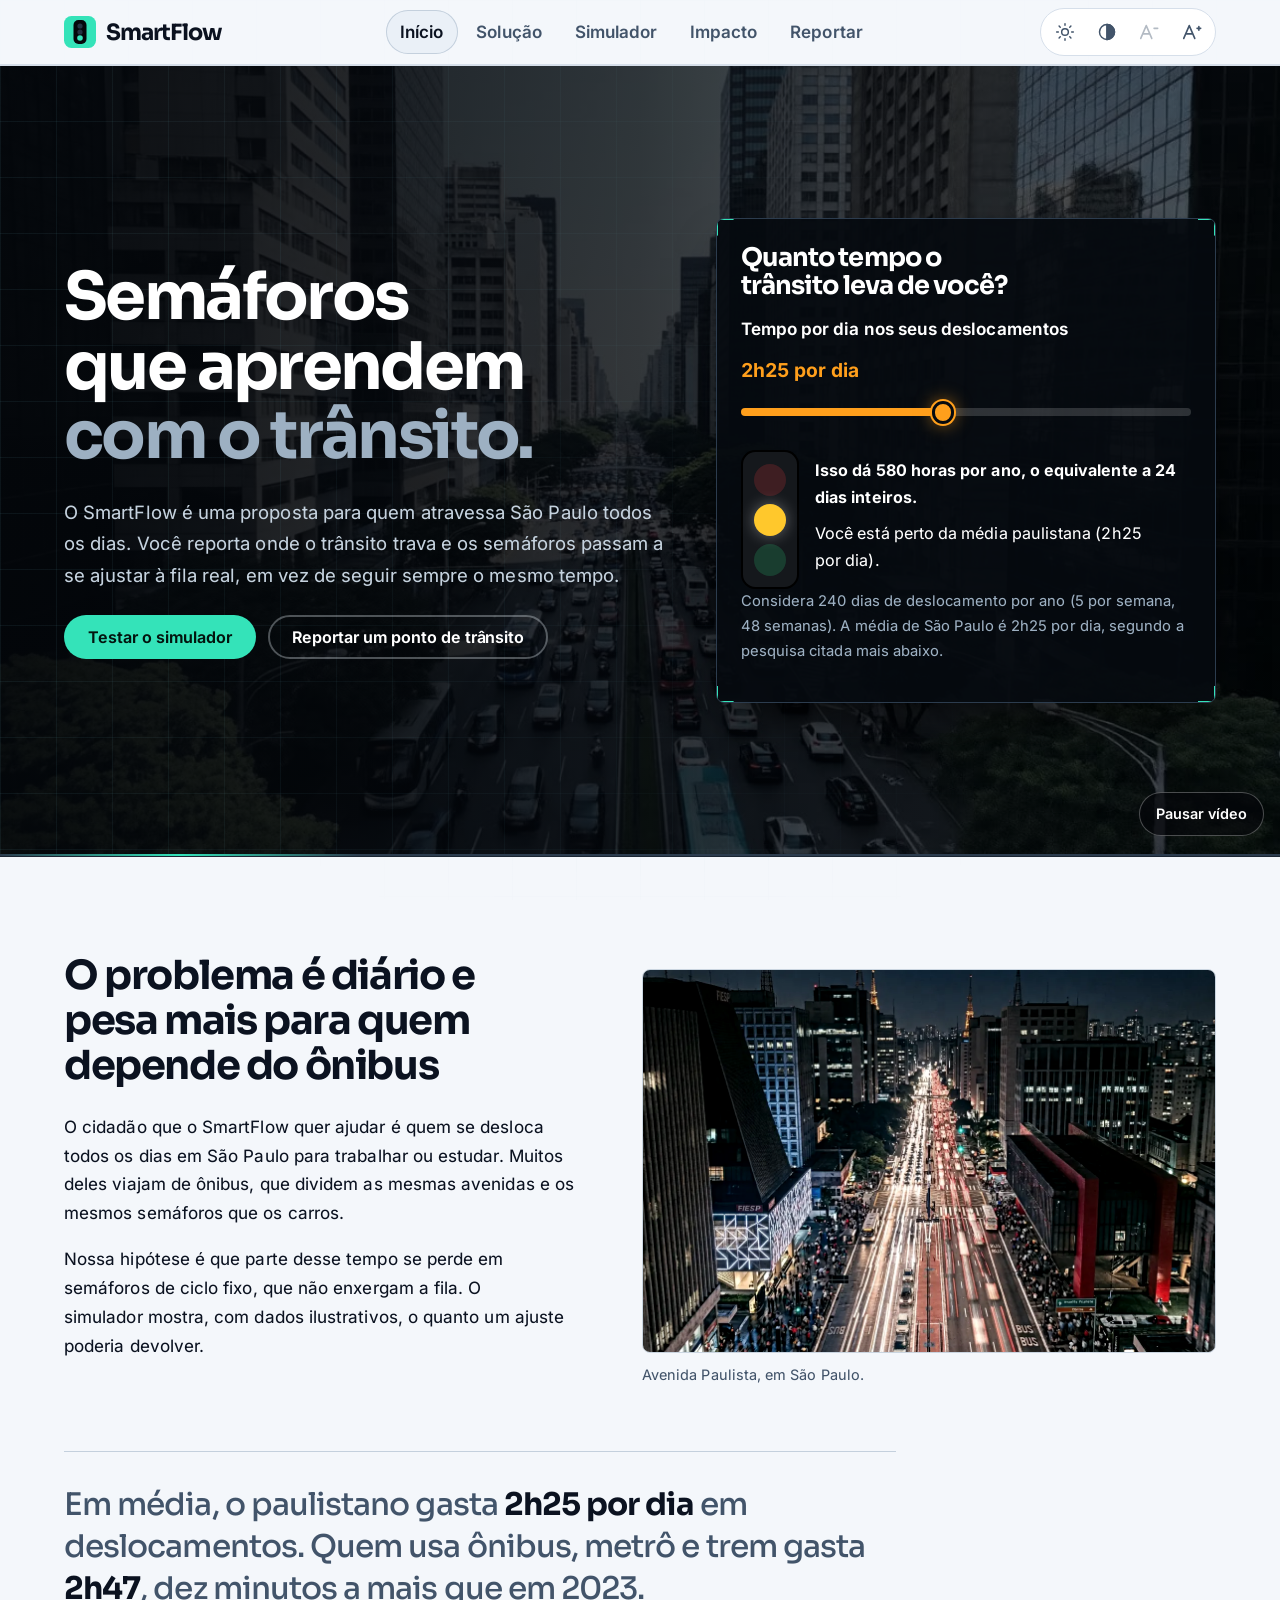
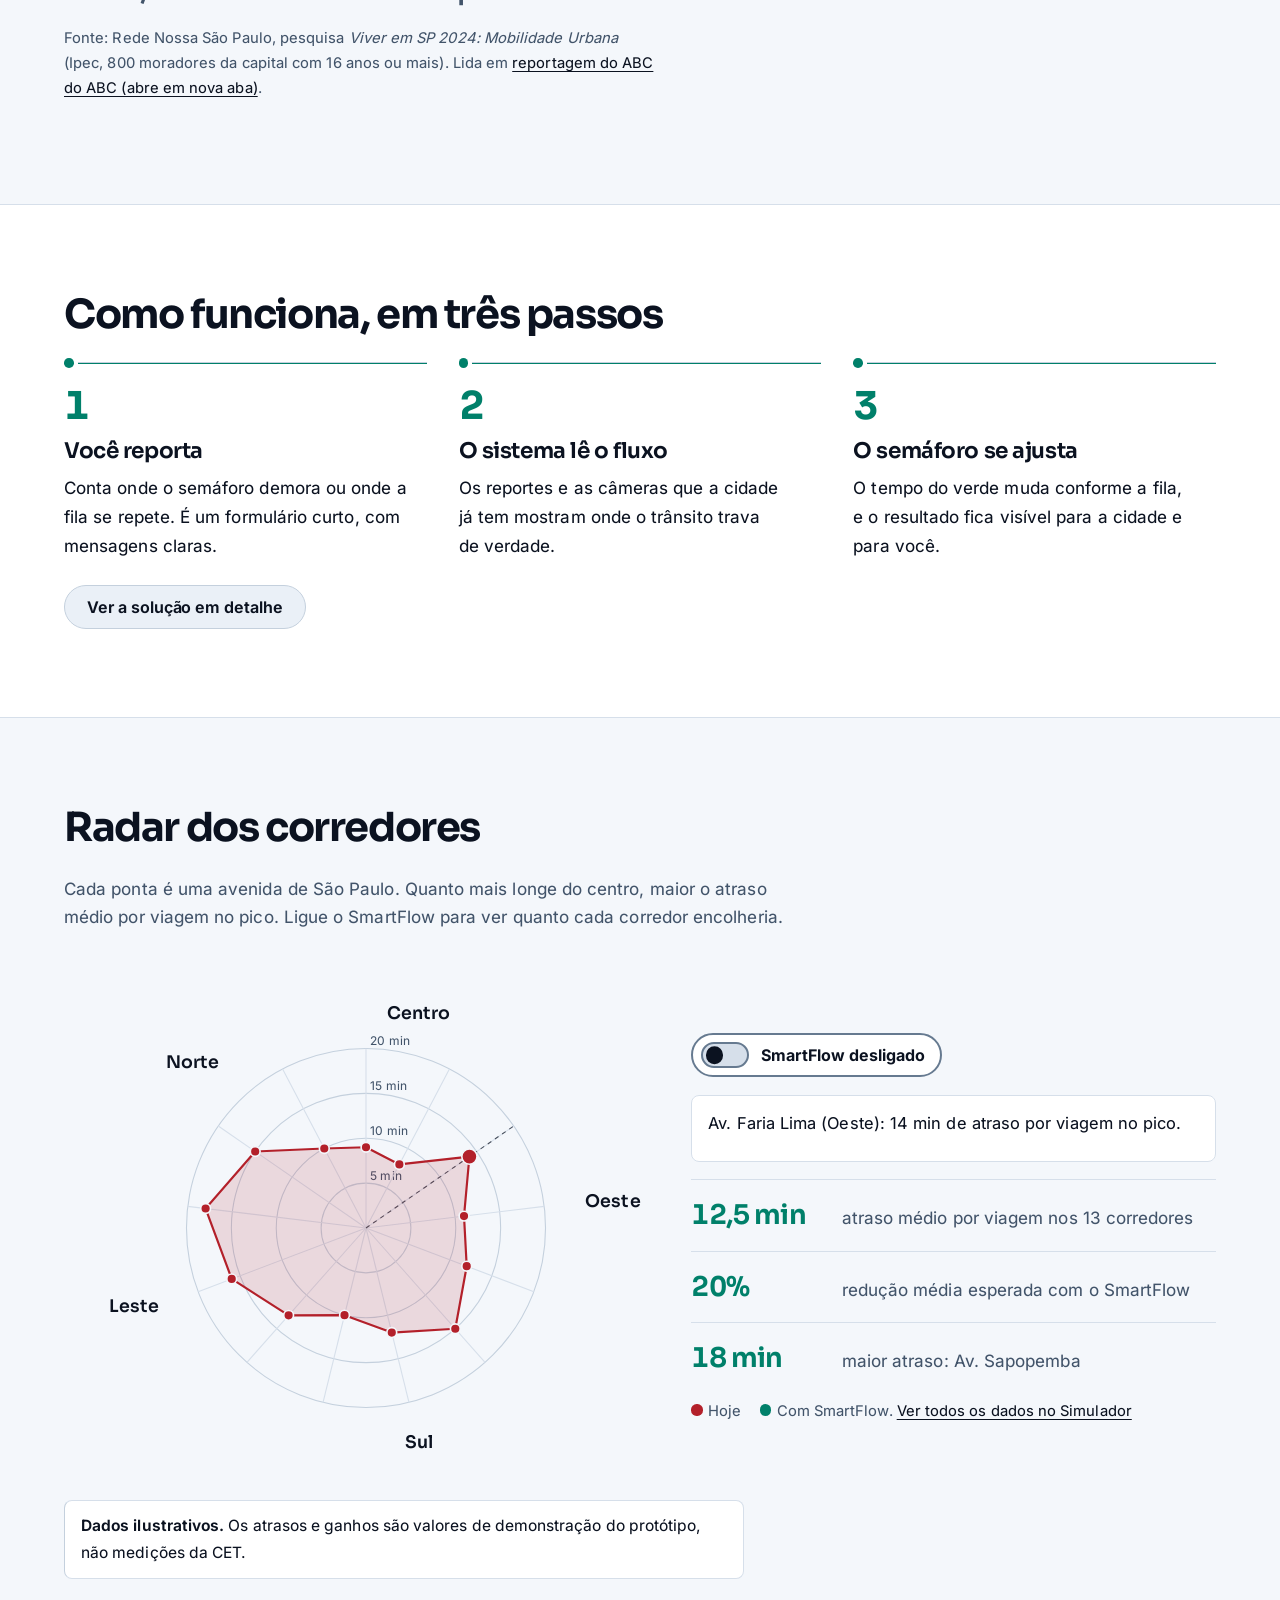
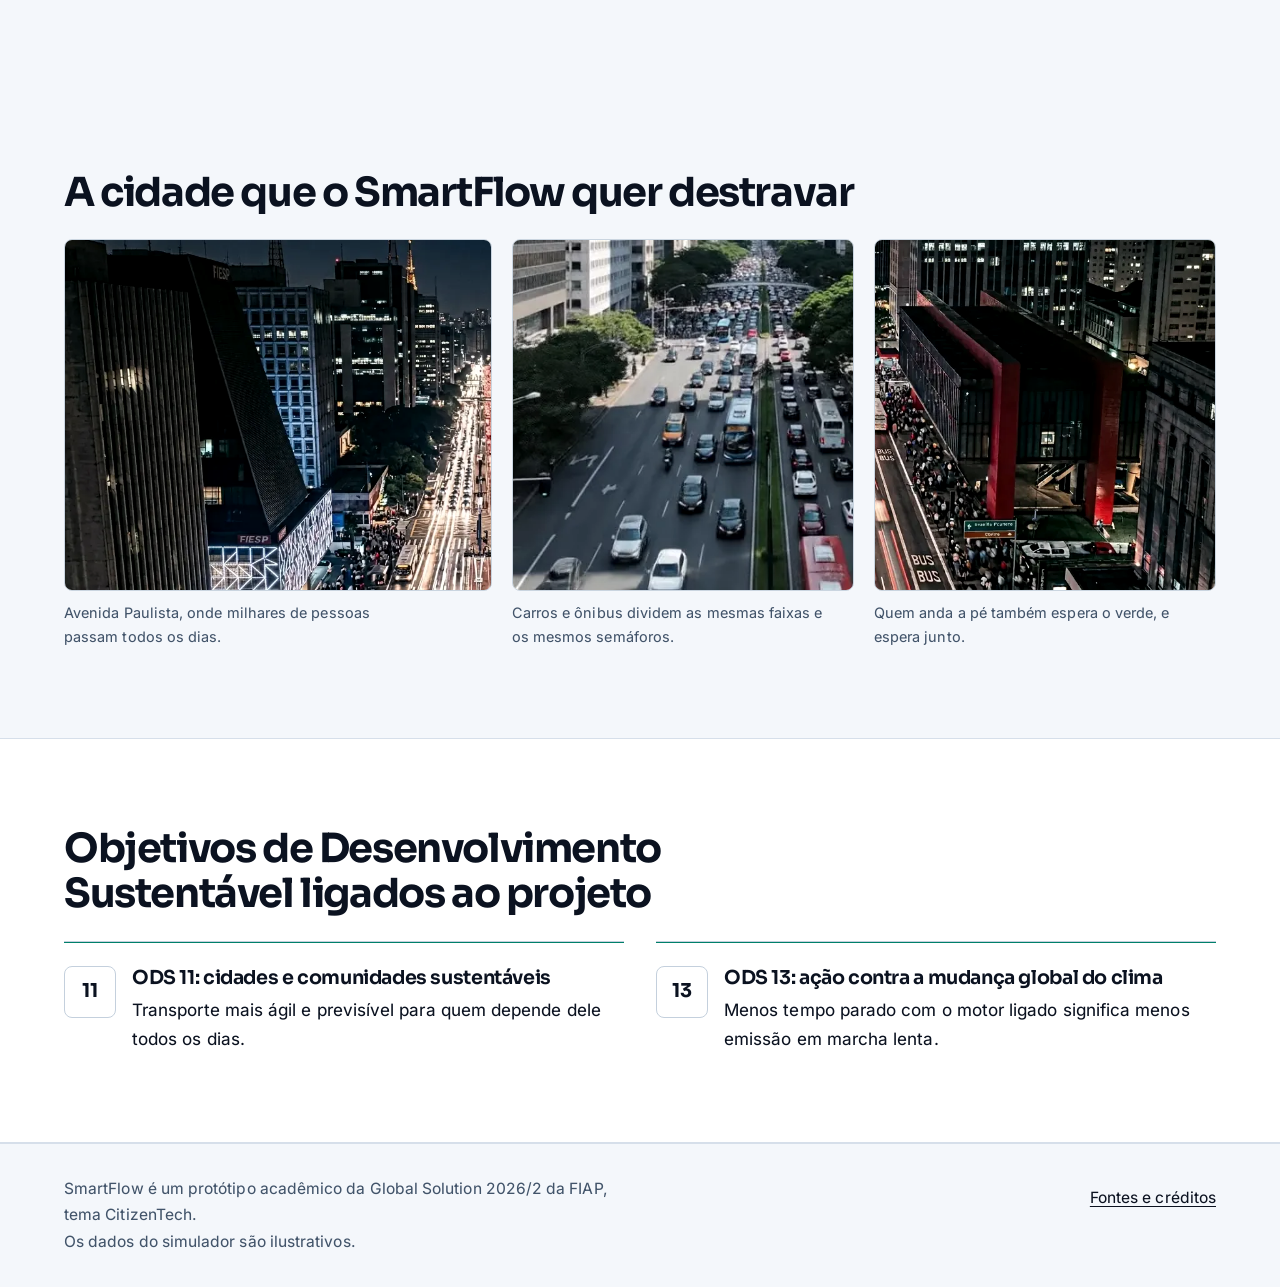
==== index.html @ 417e4fbc "SmartFlow CitizenTech: protótipo da Global Solution 2026/2 Co-Authored-By: Claude Sonnet 5.5 <norepl" ====
<!DOCTYPE html>
<html lang="pt-BR">
<head>
  <meta charset="UTF-8">
  <meta name="viewport" content="width=device-width, initial-scale=1">
  <title>SmartFlow: semáforos que aprendem com o trânsito</title>
  <meta name="description" content="Proposta CitizenTech para reduzir o tempo que o paulistano perde no trânsito, com semáforos que se adaptam ao fluxo real.">
  <link rel="icon" type="image/svg+xml" href="img/favicon.svg">
  <link rel="icon" type="image/x-icon" sizes="any" href="img/favicon.ico">
  <link rel="apple-touch-icon" href="img/apple-touch-icon.png">
  <meta name="theme-color" content="#05070B">
  <script src="js/tema.js"></script>
  <link rel="stylesheet" href="css/fontes.css">
  <link rel="stylesheet" href="css/base.css">
  <link rel="stylesheet" href="css/home.css">
  <link rel="stylesheet" href="css/cidade.css">
  <script src="js/comum.js" defer></script>
  <script src="js/movimento.js" defer></script>
  <script src="js/dados.js" defer></script>
  <script src="js/home.js" defer></script>
  <script src="js/radar.js" defer></script>
</head>
<body>
  <div class="progresso" aria-hidden="true"></div>
  <a class="pular" href="#conteudo">Pular para o conteúdo</a>

  <header class="topo">
    <div class="container topo-interno">
      <a class="marca" href="index.html">
        <img src="img/logo-smartflow.svg" alt="" width="32" height="32">
        <span>SmartFlow</span>
      </a>
      <button type="button" class="menu-toggle" aria-expanded="false" aria-controls="menu-principal">Menu</button>
      <nav aria-label="Principal">
        <ul class="menu-lista" id="menu-principal">
        <li><a href="index.html" aria-current="page">Início</a></li>
        <li><a href="pages/solucao.html">Solução</a></li>
        <li><a href="pages/simulador.html">Simulador</a></li>
        <li><a href="pages/impacto.html">Impacto</a></li>
        <li><a href="pages/reportar.html">Reportar</a></li>
        </ul>
      </nav>
      <div class="preferencias" role="group" aria-label="Aparência e leitura">
        <button type="button" class="controle controle-tema" id="btn-tema" role="switch" aria-checked="false" aria-label="Tema claro" title="Alternar entre tema escuro e claro">
          <svg class="ic ic-sol" viewBox="0 0 24 24" width="20" height="20" fill="none" stroke="currentColor" stroke-width="1.75" stroke-linecap="round" stroke-linejoin="round" aria-hidden="true" focusable="false"><circle cx="12" cy="12" r="4"/><path d="M12 2v2M12 20v2M4.9 4.9l1.4 1.4M17.7 17.7l1.4 1.4M2 12h2M20 12h2M4.9 19.1l1.4-1.4M17.7 6.3l1.4-1.4"/></svg>
          <svg class="ic ic-lua" viewBox="0 0 24 24" width="20" height="20" fill="none" stroke="currentColor" stroke-width="1.75" stroke-linecap="round" stroke-linejoin="round" aria-hidden="true" focusable="false"><path d="M20.5 14.2A8.5 8.5 0 0 1 9.8 3.5a8.5 8.5 0 1 0 10.7 10.7z"/></svg>
        </button>
        <button type="button" class="controle" id="btn-contraste" aria-pressed="false" aria-label="Alto contraste" title="Alto contraste">
          <svg class="ic" viewBox="0 0 24 24" width="20" height="20" fill="none" stroke="currentColor" stroke-width="1.75" stroke-linecap="round" stroke-linejoin="round" aria-hidden="true" focusable="false"><circle cx="12" cy="12" r="9"/><path d="M12 3v18" /><path d="M12 3a9 9 0 0 1 0 18z" fill="currentColor"/></svg>
        </button>
        <button type="button" class="controle controle-a" id="btn-fonte-menos" aria-label="Diminuir texto" title="Diminuir texto"><svg class="ic" viewBox="0 0 24 24" width="22" height="22" fill="none" stroke="currentColor" stroke-width="1.75" stroke-linecap="round" stroke-linejoin="round" aria-hidden="true" focusable="false"><path d="M3 19 9 5l6 14M5.2 14h7.6"/><path d="M17.5 8h4"/></svg></button>
        <button type="button" class="controle controle-a" id="btn-fonte-mais" aria-label="Aumentar texto" title="Aumentar texto"><svg class="ic" viewBox="0 0 24 24" width="22" height="22" fill="none" stroke="currentColor" stroke-width="1.75" stroke-linecap="round" stroke-linejoin="round" aria-hidden="true" focusable="false"><path d="M3 19 9 5l6 14M5.2 14h7.6"/><path d="M17.5 8h4M19.5 6v4"/></svg></button>
      </div>
    </div>
  </header>

  <main id="conteudo" tabindex="-1">

    <section class="heroi" aria-labelledby="titulo-heroi">
      <video class="heroi-video" id="heroi-video" autoplay muted loop playsinline poster="img/fotos/hero-poster.jpg" aria-hidden="true" tabindex="-1">
        <source src="img/fotos/avenida-aerea.mp4" type="video/mp4">
      </video>
      <div class="heroi-veu" aria-hidden="true"></div>
      <div class="container heroi-grade">
        <div class="heroi-texto">
          <h1 id="titulo-heroi">Semáforos que aprendem <span class="cor">com o trânsito.</span></h1>
          <p>O SmartFlow é uma proposta para quem atravessa São Paulo todos os dias. Você reporta onde o trânsito trava e os semáforos passam a se ajustar à fila real, em vez de seguir sempre o mesmo tempo.</p>
          <div class="grupo-botoes">
            <a class="botao botao-faixa" href="pages/simulador.html">Testar o simulador</a>
            <a class="botao botao-contorno" href="pages/reportar.html">Reportar um ponto de trânsito</a>
          </div>
        </div>
      
        <section class="calculadora" aria-labelledby="titulo-calc">
          <h2 id="titulo-calc">Quanto tempo o trânsito leva de você?</h2>
          <div class="calc-rotulo">
            <label for="minutos">Tempo por dia nos seus deslocamentos</label>
            <output class="calc-valor" id="minutos-valor" for="minutos">2h25 por dia</output>
          </div>
          <input type="range" id="minutos" min="20" max="300" step="5" value="145" aria-describedby="calc-nota">
          <div class="calc-resultado" aria-live="polite">
            <div class="semaforo" id="semaforo" data-estado="amarelo" aria-hidden="true">
              <span class="lampada lampada-vermelha"></span>
              <span class="lampada lampada-amarela"></span>
              <span class="lampada lampada-verde"></span>
            </div>
            <div class="calc-texto">
              <p class="calc-destaque" id="calc-frase"></p>
              <p id="calc-comparacao"></p>
            </div>
          </div>
          <p class="nota" id="calc-nota">Considera 240 dias de deslocamento por ano (5 por semana, 48 semanas). A média de São Paulo é 2h25 por dia, segundo a pesquisa citada mais abaixo.</p>
        </section>
      </div>
      <button type="button" class="btn-video" id="btn-video" aria-pressed="false">Pausar vídeo</button>
    </section>

    <section class="secao" aria-labelledby="t-problema">
      <div class="container grade-2 problema">
        <div>
          <h2 id="t-problema">O problema é diário e pesa mais para quem depende do ônibus</h2>
          <p>O cidadão que o SmartFlow quer ajudar é quem se desloca todos os dias em São Paulo para trabalhar ou estudar. Muitos deles viajam de ônibus, que dividem as mesmas avenidas e os mesmos semáforos que os carros.</p>
          <p>Nossa hipótese é que parte desse tempo se perde em semáforos de ciclo fixo, que não enxergam a fila. O simulador mostra, com dados ilustrativos, o quanto um ajuste poderia devolver.</p>
        </div>
        <figure class="foto-secao foto-alta">
          <img src="img/fotos/paulista-noite.webp" alt="Avenida Paulista à noite, vista do alto: faixas de carros e ônibus com rastros de luz e pedestres nas calçadas." width="1408" height="768">
          <figcaption>Avenida Paulista, em São Paulo.</figcaption>
        </figure>
      </div>
      <div class="container">
        <aside class="dado-frase" aria-label="Dado de referência">
          <p class="dado-destaque">Em média, o paulistano gasta <strong>2h25 por dia</strong> em deslocamentos. Quem usa ônibus, metrô e trem gasta <strong>2h47</strong>, dez minutos a mais que em 2023.</p>
          <p class="fonte">Fonte: Rede Nossa São Paulo, pesquisa <em>Viver em SP 2024: Mobilidade Urbana</em> (Ipec, 800 moradores da capital com 16 anos ou mais). Lida em <a href="https://abcdoabc.com.br/tempo-gasto-no-transporte-publico-na-cidade-de-sp-sobe-10-minutos-em-um-ano/" target="_blank" rel="noopener noreferrer">reportagem do ABC do ABC (abre em nova aba)</a>.</p>
        </aside>
      </div>
    </section>

    <section class="secao secao-clara" aria-labelledby="t-como">
      <div class="container">
        <h2 id="t-como" class="secao-titulo">Como funciona, em três passos</h2>
        <ol class="passos">
          <li>
            <h3>Você reporta</h3>
            <p>Conta onde o semáforo demora ou onde a fila se repete. É um formulário curto, com mensagens claras.</p>
          </li>
          <li>
            <h3>O sistema lê o fluxo</h3>
            <p>Os reportes e as câmeras que a cidade já tem mostram onde o trânsito trava de verdade.</p>
          </li>
          <li>
            <h3>O semáforo se ajusta</h3>
            <p>O tempo do verde muda conforme a fila, e o resultado fica visível para a cidade e para você.</p>
          </li>
        </ol>
        <div class="grupo-botoes">
          <a class="botao botao-escuro" href="pages/solucao.html">Ver a solução em detalhe</a>
        </div>
      </div>
    </section>

    <section class="secao secao-radar" aria-labelledby="t-radar">
      <div class="container">
        <h2 id="t-radar" class="secao-titulo">Radar dos corredores</h2>
        <p class="radar-intro">Cada ponta é uma avenida de São Paulo. Quanto mais longe do centro, maior o atraso médio por viagem no pico. Ligue o SmartFlow para ver quanto cada corredor encolheria.</p>
        <div class="radar-grade">
          <div class="radar-caixa" id="radar-caixa" tabindex="0" role="group" aria-label="Radar dos corredores. Use as setas do teclado para percorrer as avenidas.">
            <svg id="radar-svg" viewBox="0 0 500 500" role="img" aria-label="Radar dos corredores de São Paulo."></svg>
          </div>
          <div class="radar-lateral">
            <button type="button" class="chave" id="radar-chave" role="switch" aria-checked="false">
              <span class="chave-trilho" aria-hidden="true"><span class="chave-bola"></span></span>
              <span id="radar-chave-texto">SmartFlow desligado</span>
            </button>
            <p class="radar-info" id="radar-info" aria-live="polite"></p>
            <ul class="radar-resumo">
              <li><strong id="radar-media">0 min</strong><span>atraso médio por viagem nos 13 corredores</span></li>
              <li><strong id="radar-ganho">0%</strong><span>redução média esperada com o SmartFlow</span></li>
              <li><strong id="radar-maior">0 min</strong><span>maior atraso: <span id="radar-maior-nome"></span></span></li>
            </ul>
            <p class="radar-nota"><span class="radar-leg radar-leg-sem" aria-hidden="true"></span>Hoje <span class="radar-leg radar-leg-com" aria-hidden="true"></span>Com SmartFlow. <a href="pages/simulador.html">Ver todos os dados no Simulador</a></p>
          </div>
        </div>
        <p class="aviso-dados"><strong>Dados ilustrativos.</strong> Os atrasos e ganhos são valores de demonstração do protótipo, não medições da CET.</p>
      </div>
    </section>

    <section class="secao" aria-labelledby="t-cidade">
      <div class="container">
        <h2 id="t-cidade" class="secao-titulo">A cidade que o SmartFlow quer destravar</h2>
        <ul class="galeria">
          <li><figure><img src="img/fotos/foto-fiesp.webp" alt="Prédios da Avenida Paulista à noite, com fachada iluminada." width="760" height="560" loading="lazy"><figcaption>Avenida Paulista, onde milhares de pessoas passam todos os dias.</figcaption></figure></li>
          <li><figure><img src="img/fotos/foto-onibus.webp" alt="Vista aérea de uma avenida de São Paulo com um ônibus no meio dos carros." width="720" height="390" loading="lazy"><figcaption>Carros e ônibus dividem as mesmas faixas e os mesmos semáforos.</figcaption></figure></li>
          <li><figure><img src="img/fotos/foto-pedestres.webp" alt="Pedestres na calçada da Avenida Paulista, ao lado do prédio vermelho do MASP." width="648" height="538" loading="lazy"><figcaption>Quem anda a pé também espera o verde, e espera junto.</figcaption></figure></li>
        </ul>
      </div>
    </section>

    <section class="secao secao-clara" aria-labelledby="t-ods">
      <div class="container">
        <h2 id="t-ods" class="secao-titulo">Objetivos de Desenvolvimento Sustentável ligados ao projeto</h2>
        <ul class="lista-ods">
          <li>
            <span class="selo-ods" aria-hidden="true">11</span>
            <div>
              <h3>ODS 11: cidades e comunidades sustentáveis</h3>
              <p>Transporte mais ágil e previsível para quem depende dele todos os dias.</p>
            </div>
          </li>
          <li>
            <span class="selo-ods" aria-hidden="true">13</span>
            <div>
              <h3>ODS 13: ação contra a mudança global do clima</h3>
              <p>Menos tempo parado com o motor ligado significa menos emissão em marcha lenta.</p>
            </div>
          </li>
        </ul>
      </div>
    </section>

  </main>

  <footer class="rodape">
    <div class="container rodape-interno">
      <p>SmartFlow é um protótipo acadêmico da Global Solution 2026/2 da FIAP, tema CitizenTech.<br>Os dados do simulador são ilustrativos.</p>
      <ul class="rodape-links">
        <li><a href="pages/impacto.html#fontes">Fontes e créditos</a></li>
      </ul>
    </div>
  </footer>
</body>
</html>
---- css/fontes.css ----
/* Fontes embutidas no projeto (licença SIL OFL, veja os arquivos LICENSE em /fonts). Funcionam offline. */
@font-face { font-family: "Inter"; font-style: normal; font-display: swap; font-weight: 100 900; src: url("../fonts/inter-latin-ext-wght-normal.woff2") format("woff2"); unicode-range: U+0100-02BA,U+02BD-02C5,U+02C7-02CC,U+02CE-02D7,U+02DD-02FF,U+0304,U+0308,U+0329,U+1D00-1DBF,U+1E00-1E9F,U+1EF2-1EFF,U+2020,U+20A0-20AB,U+20AD-20C0,U+2113,U+2C60-2C7F,U+A720-A7FF; }
@font-face { font-family: "Inter"; font-style: normal; font-display: swap; font-weight: 100 900; src: url("../fonts/inter-latin-wght-normal.woff2") format("woff2"); unicode-range: U+0000-00FF,U+0131,U+0152-0153,U+02BB-02BC,U+02C6,U+02DA,U+02DC,U+0304,U+0308,U+0329,U+2000-206F,U+20AC,U+2122,U+2191,U+2193,U+2212,U+2215,U+FEFF,U+FFFD; }
@font-face { font-family: "Sora"; font-style: normal; font-display: swap; font-weight: 100 800; src: url("../fonts/sora-latin-ext-wght-normal.woff2") format("woff2"); unicode-range: U+0100-02BA,U+02BD-02C5,U+02C7-02CC,U+02CE-02D7,U+02DD-02FF,U+0304,U+0308,U+0329,U+1D00-1DBF,U+1E00-1E9F,U+1EF2-1EFF,U+2020,U+20A0-20AB,U+20AD-20C0,U+2113,U+2C60-2C7F,U+A720-A7FF; }
@font-face { font-family: "Sora"; font-style: normal; font-display: swap; font-weight: 100 800; src: url("../fonts/sora-latin-wght-normal.woff2") format("woff2"); unicode-range: U+0000-00FF,U+0131,U+0152-0153,U+02BB-02BC,U+02C6,U+02DA,U+02DC,U+0304,U+0308,U+0329,U+2000-206F,U+20AC,U+2122,U+2191,U+2193,U+2212,U+2215,U+FEFF,U+FFFD; }
---- css/base.css ----
/* ==========================================================================
   SmartFlow - estilos base (cores, tipografia, cabeçalho, rodapé, botões, formulários)
   Paleta inspirada na sinalização viária de São Paulo: asfalto, faixa amarela e concreto.
   ========================================================================== */

:root {
  --fundo: #ECEDEF;
  --superficie: #FFFFFF;
  --texto: #15181C;
  --texto-2: #444B53;
  --escuro: #1F2328;
  --sobre-escuro: #FFFFFF;
  --sobre-escuro-2: #D5D9DE;
  --faixa: #FFC82C;
  --sobre-faixa: #15181C;
  --borda: #6F767E;
  --borda-suave: #C4C8CD;
  --link: #0A4A9E;
  --pare: #B3202A;
  --livre: #14764A;
  --foco: #0B57D0;

  --fonte-titulo: "Bahnschrift", "DIN Condensed", "Roboto Condensed", "Arial Narrow", "Helvetica Neue", Arial, sans-serif;
  --fonte-texto: system-ui, -apple-system, "Segoe UI", Roboto, "Helvetica Neue", Arial, sans-serif;
  --raio: 0.375rem;
  --largura: 72rem;
}

/* Modo de alto contraste (botão na barra superior) */
html[data-contraste="alto"] {
  --fundo: #000000;
  --superficie: #000000;
  --texto: #FFFFFF;
  --texto-2: #F0F0F0;
  --escuro: #000000;
  --sobre-escuro: #FFFFFF;
  --sobre-escuro-2: #FFFFFF;
  --faixa: #FFD400;
  --borda: #FFFFFF;
  --borda-suave: #FFFFFF;
  --link: #FFD400;
  --pare: #FF9C9C;
  --livre: #7CFFB2;
  --foco: #8DBBFF;
}

*, *::before, *::after { box-sizing: border-box; }

html { font-size: 100%; -webkit-text-size-adjust: 100%; }
html[data-fonte="1"] { font-size: 112.5%; }
html[data-fonte="2"] { font-size: 125%; }
html[data-fonte="3"] { font-size: 150%; }

body {
  margin: 0;
  background: var(--fundo);
  color: var(--texto);
  font-family: var(--fonte-texto);
  font-size: 1.0625rem;
  line-height: 1.6;
}

h1, h2, h3 {
  font-family: var(--fonte-titulo);
  font-stretch: condensed;
  font-weight: 700;
  line-height: 1.1;
  margin: 0 0 0.6em;
}
h1 { font-size: clamp(2.3rem, 5.5vw, 3.75rem); }
h2 { font-size: clamp(1.7rem, 3.5vw, 2.4rem); }
h3 { font-size: 1.35rem; }

p { margin: 0 0 1em; max-width: 68ch; }
ul, ol { margin: 0 0 1em; padding-left: 1.25rem; max-width: 68ch; }

a { color: var(--link); text-underline-offset: 0.2em; text-decoration-thickness: 0.1em; }
a:hover { text-decoration-thickness: 0.2em; }

img, svg { max-width: 100%; height: auto; }

:focus-visible { outline: 3px solid var(--foco); outline-offset: 3px; }
.ferramentas :focus-visible,
.topo :focus-visible,
.heroi :focus-visible,
.rodape :focus-visible { outline-color: var(--faixa); }

.container { width: min(100% - 2rem, var(--largura)); margin-inline: auto; }

.so-leitor {
  position: absolute;
  width: 1px; height: 1px;
  margin: -1px; padding: 0;
  overflow: hidden;
  clip: rect(0 0 0 0);
  white-space: nowrap;
  border: 0;
}

.pular {
  position: absolute;
  left: 1rem; top: -4rem;
  z-index: 100;
  background: var(--faixa);
  color: var(--sobre-faixa);
  padding: 0.75rem 1rem;
  font-weight: 700;
  border-radius: var(--raio);
}
.pular:focus { top: 0.5rem; }

/* --- Barra de preferências de leitura --- */
.ferramentas { background: #000; color: #fff; font-size: 0.9rem; }
.ferramentas-interno { display: flex; justify-content: flex-end; align-items: center; gap: 0.5rem; flex-wrap: wrap; }
.ferramenta {
  min-height: 2.75rem; min-width: 2.75rem;
  padding: 0.25rem 0.75rem;
  background: transparent; color: #fff;
  border: 1px solid #8A9099; border-radius: var(--raio);
  font: inherit; font-weight: 600; cursor: pointer;
}
.ferramenta:hover { background: #2B3037; }
.ferramenta[aria-pressed="true"] { background: var(--faixa); color: var(--sobre-faixa); border-color: var(--faixa); }

/* --- Cabeçalho e navegação --- */
.topo { background: var(--escuro); color: var(--sobre-escuro); border-bottom: 4px solid var(--faixa); }
.topo-interno { display: flex; align-items: center; justify-content: space-between; gap: 1rem; flex-wrap: wrap; min-height: 4rem; }

.marca {
  display: inline-flex; align-items: center; gap: 0.6rem;
  color: var(--sobre-escuro);
  font-family: var(--fonte-titulo); font-stretch: condensed;
  font-size: 1.6rem; font-weight: 700;
  text-decoration: none;
  min-height: 2.75rem;
}

.menu-toggle {
  display: none;
  min-height: 2.75rem; padding: 0.4rem 1rem;
  background: transparent; color: var(--sobre-escuro);
  border: 2px solid var(--sobre-escuro); border-radius: var(--raio);
  font: inherit; font-weight: 700; cursor: pointer;
}

.menu-lista { list-style: none; margin: 0; padding: 0; max-width: none; display: flex; flex-wrap: wrap; gap: 0.25rem; }
.menu-lista a {
  display: flex; align-items: center;
  min-height: 2.75rem; padding: 0.4rem 0.9rem;
  color: var(--sobre-escuro); text-decoration: none; font-weight: 600;
}
.menu-lista a:hover { background: #2B3037; }
html[data-contraste="alto"] .menu-lista a:hover { background: #333; }
.menu-lista a[aria-current="page"] { box-shadow: inset 0 -4px 0 var(--faixa); }

@media (max-width: 47.99rem) {
  .js .menu-toggle { display: inline-flex; align-items: center; }
  .js .menu-lista { display: none; flex-direction: column; width: 100%; padding-bottom: 0.75rem; }
  .js .menu-lista.aberto { display: flex; }
}

/* --- Conteúdo --- */
main:focus { outline: none; }
.secao { padding: clamp(2.5rem, 6vw, 4.5rem) 0; }
.secao-clara { background: var(--superficie); border-block: 1px solid var(--borda-suave); }
.secao-titulo { margin-bottom: 1.5rem; }
.cabecalho-pagina { background: var(--escuro); color: var(--sobre-escuro); padding: clamp(2rem, 5vw, 3.5rem) 0; border-bottom: 4px solid var(--faixa); }
.cabecalho-pagina p { color: var(--sobre-escuro-2); font-size: 1.15rem; margin-bottom: 0; }
.cabecalho-pagina h1 { margin-bottom: 0.4em; }

.nota { color: var(--texto-2); font-size: 0.95rem; }
.aviso-dados {
  border-left: 0.35rem solid var(--faixa);
  background: var(--superficie);
  padding: 0.75rem 1rem;
  font-size: 0.97rem;
  max-width: 68ch;
}

.grade-2 { display: grid; gap: 2rem; }
@media (min-width: 52rem) { .grade-2 { grid-template-columns: 1fr 1fr; align-items: start; } }

/* --- Botões --- */
.botao {
  display: inline-flex; align-items: center; justify-content: center;
  min-height: 2.75rem; padding: 0.6rem 1.25rem;
  border: 2px solid transparent; border-radius: var(--raio);
  font: 700 1rem var(--fonte-texto);
  text-decoration: none; cursor: pointer;
}
.botao-faixa { background: var(--faixa); color: var(--sobre-faixa); }
.botao-faixa:hover { background: #FFD96A; }
html[data-contraste="alto"] .botao-faixa:hover { background: #FFFFFF; }
.botao-escuro { background: var(--escuro); color: var(--sobre-escuro); border-color: var(--escuro); }
.botao-escuro:hover { background: #3A4048; }
html[data-contraste="alto"] .botao-escuro { border-color: #FFFFFF; }
.botao-contorno { background: transparent; color: inherit; border-color: currentColor; }
.botao-contorno:hover { background: rgba(255, 255, 255, 0.12); }
.botao[disabled] { opacity: 0.6; cursor: not-allowed; }
.grupo-botoes { display: flex; flex-wrap: wrap; gap: 0.75rem; margin-top: 1.5rem; }

/* --- Formulários --- */
.campo { margin-bottom: 1.25rem; }
label, legend { display: block; font-weight: 700; margin-bottom: 0.35rem; padding: 0; }
input[type="text"], input[type="email"], input[type="number"], select, textarea {
  width: 100%; min-height: 2.75rem;
  padding: 0.55rem 0.75rem;
  background: var(--superficie); color: var(--texto);
  border: 2px solid var(--borda); border-radius: var(--raio);
  font: inherit;
}
textarea { min-height: 8rem; resize: vertical; }
input[aria-invalid="true"], select[aria-invalid="true"], textarea[aria-invalid="true"] { border-color: var(--pare); border-width: 3px; }
fieldset { border: 0; margin: 0 0 1.25rem; padding: 0; min-width: 0; }
.opcao { display: flex; align-items: flex-start; gap: 0.6rem; min-height: 2.75rem; padding: 0.3rem 0; font-weight: 400; margin: 0; }
.opcao input { width: 1.4rem; height: 1.4rem; margin-top: 0.2rem; flex: none; accent-color: var(--escuro); }
.erro { color: var(--pare); font-weight: 700; margin: 0.35rem 0 0; }
.erro:empty { display: none; }
.dica { color: var(--texto-2); font-size: 0.95rem; margin: 0.35rem 0 0; }

/* --- Rodapé --- */
.rodape { background: var(--escuro); color: var(--sobre-escuro-2); padding: 2rem 0; border-top: 4px solid var(--faixa); font-size: 0.97rem; }
.rodape-interno { display: flex; flex-wrap: wrap; gap: 1rem 2rem; justify-content: space-between; align-items: flex-start; }
.rodape p { margin: 0; }
.rodape a { color: var(--sobre-escuro); }
.rodape-links { list-style: none; padding: 0; margin: 0; display: flex; flex-wrap: wrap; gap: 0.25rem 1.25rem; }
.rodape-links a { display: inline-flex; align-items: center; min-height: 2.75rem; }

/* --- Medidores (meter) usados no Simulador e no Impacto --- */
meter { width: 100%; min-width: 4rem; height: 0.9rem; border-radius: 0.2rem; }
meter::-webkit-meter-bar { background: var(--borda-suave); border: 0; border-radius: 0.2rem; height: 0.9rem; }
meter::-webkit-meter-optimum-value,
meter::-webkit-meter-suboptimum-value,
meter::-webkit-meter-even-less-good-value { background: var(--escuro); border-radius: 0.2rem; }
meter::-moz-meter-bar { background: var(--escuro); }
meter.medida-verde::-webkit-meter-optimum-value,
meter.medida-verde::-webkit-meter-suboptimum-value,
meter.medida-verde::-webkit-meter-even-less-good-value { background: var(--livre); }
meter.medida-verde::-moz-meter-bar { background: var(--livre); }
html[data-contraste="alto"] meter::-webkit-meter-optimum-value,
html[data-contraste="alto"] meter::-webkit-meter-suboptimum-value,
html[data-contraste="alto"] meter::-webkit-meter-even-less-good-value { background: #FFFFFF; }
html[data-contraste="alto"] meter::-moz-meter-bar { background: #FFFFFF; }
html[data-contraste="alto"] meter.medida-verde::-webkit-meter-optimum-value,
html[data-contraste="alto"] meter.medida-verde::-webkit-meter-suboptimum-value,
html[data-contraste="alto"] meter.medida-verde::-webkit-meter-even-less-good-value { background: #7CFFB2; }
html[data-contraste="alto"] meter.medida-verde::-moz-meter-bar { background: #7CFFB2; }


@media (prefers-reduced-motion: reduce) {
  *, *::before, *::after { transition: none !important; animation: none !important; scroll-behavior: auto !important; }
}

/* Celulares estreitos: as três preferências cabem em uma linha */
@media (max-width: 30rem) {
  .ferramentas-interno { justify-content: center; flex-wrap: nowrap; gap: 0.25rem; }
  .ferramenta { padding: 0.25rem 0.4rem; font-size: 0.82rem; }
}
---- css/home.css ----
/* Página inicial: apresentação, calculadora de tempo e blocos de conteúdo */

.heroi {
  position: relative;
  background: var(--escuro);
  color: var(--sobre-escuro);
  padding: clamp(2.5rem, 7vw, 5rem) 0 clamp(3.5rem, 8vw, 6rem);
}
/* Faixa central da via: linha tracejada no pé da apresentação */
.heroi::after {
  content: "";
  position: absolute; left: 0; right: 0; bottom: 1.25rem;
  border-top: 0.3rem dashed var(--faixa);
}
.heroi-grade { display: grid; gap: 2.5rem; align-items: center; }
@media (min-width: 60rem) { .heroi-grade { grid-template-columns: 1.15fr 0.85fr; } }
.heroi p { color: var(--sobre-escuro-2); font-size: 1.15rem; }

/* Calculadora com semáforo */
.calculadora {
  background: var(--superficie); color: var(--texto);
  border: 1px solid var(--borda-suave); border-radius: var(--raio);
  padding: 1.5rem;
}
.calculadora h2 { font-size: 1.6rem; }
.calc-rotulo { display: flex; flex-wrap: wrap; justify-content: space-between; gap: 0.25rem 1rem; align-items: baseline; }
.calc-valor { font-weight: 700; font-size: 1.2rem; white-space: nowrap; }
.calculadora input[type="range"] { width: 100%; min-height: 2.75rem; accent-color: var(--escuro); margin: 0.25rem 0 1rem; }
.calc-resultado { display: flex; gap: 1rem; align-items: center; }
.calc-texto p { margin: 0 0 0.5rem; }
.calc-destaque { font-weight: 700; font-size: 1.1rem; }

.semaforo {
  flex: none;
  display: flex; flex-direction: column; gap: 0.5rem;
  background: #15181C; padding: 0.7rem;
  border-radius: 0.9rem; border: 2px solid #000;
}
html[data-contraste="alto"] .semaforo { border-color: #FFFFFF; }
.lampada { width: 2rem; height: 2rem; border-radius: 50%; opacity: 0.2; transition: opacity 0.25s; }
.lampada-vermelha { background: #E5383B; }
.lampada-amarela { background: #FFC82C; }
.lampada-verde { background: #2BD47D; }
.semaforo[data-estado="vermelho"] .lampada-vermelha,
.semaforo[data-estado="amarelo"] .lampada-amarela,
.semaforo[data-estado="verde"] .lampada-verde { opacity: 1; box-shadow: 0 0 0.9rem rgba(255, 255, 255, 0.35); }

/* Dado de referência */
.dado { background: var(--superficie); border: 1px solid var(--borda-suave); border-left: 0.5rem solid var(--faixa); padding: 1.25rem 1.5rem; }
.dado-linha { display: flex; align-items: baseline; gap: 0.75rem; flex-wrap: wrap; margin-bottom: 0.5rem; }
.dado-numero { font-family: var(--fonte-titulo); font-stretch: condensed; font-weight: 700; font-size: 2.6rem; line-height: 1; }
.dado p { margin-bottom: 0.5rem; }
.fonte { font-size: 0.92rem; color: var(--texto-2); }

/* Passos */
.passos { list-style: none; padding: 0; margin: 0; display: grid; gap: 1rem; counter-reset: passo; max-width: none; }
@media (min-width: 52rem) { .passos { grid-template-columns: repeat(3, 1fr); } }
.passos li { counter-increment: passo; background: var(--superficie); border: 1px solid var(--borda-suave); padding: 1.25rem; }
.passos li::before {
  content: counter(passo);
  display: inline-flex; align-items: center; justify-content: center;
  width: 2.25rem; height: 2.25rem; margin-bottom: 0.75rem;
  background: var(--escuro); color: var(--sobre-escuro);
  border-radius: 50%; font-weight: 700;
}
html[data-contraste="alto"] .passos li::before { border: 2px solid #FFFFFF; }
.passos h3 { margin-bottom: 0.4em; }
.passos p { margin: 0; }

/* ODS */
.lista-ods { list-style: none; padding: 0; margin: 0; display: grid; gap: 1rem; max-width: none; }
@media (min-width: 52rem) { .lista-ods { grid-template-columns: 1fr 1fr; } }
.lista-ods li { display: flex; gap: 1rem; background: var(--superficie); border: 1px solid var(--borda-suave); padding: 1.25rem; }
.selo-ods {
  flex: none; width: 4rem; height: 4rem;
  display: flex; align-items: center; justify-content: center;
  background: var(--escuro); color: var(--sobre-escuro);
  font-family: var(--fonte-titulo); font-stretch: condensed; font-weight: 700; font-size: 1.6rem;
  border-bottom: 0.35rem solid var(--faixa);
}
.lista-ods h3 { margin-bottom: 0.3em; }
.lista-ods p { margin: 0; }

/* A calculadora fica dentro da área escura: garante texto escuro sobre o cartão claro */
.heroi .calculadora p { color: var(--texto); font-size: 1rem; }
.heroi .calculadora .nota { color: var(--texto-2); font-size: 0.92rem; }
---- css/cidade.css ----
/* ==========================================================================
   SmartFlow - tema "central de controle": preto azulado, uma cor de sinal, grade fina,
   fotos reais de São Paulo e uma linha de sinal que corre pela página.
   Carregado por último em todas as páginas. O alto contraste (base.css) continua valendo,
   porque as variáveis dele têm prioridade sobre as daqui.
   ========================================================================== */

:root {
  --fundo: #05070B;
  --superficie: #0A0E14;
  --elevada: #101722;
  --texto: #EAF1F7;
  --texto-2: #9DB0C2;
  --escuro: #000000;
  --sobre-escuro: #EAF1F7;
  --sobre-escuro-2: #C5D2DE;
  --faixa: #34E3B9;
  --sobre-faixa: #03150F;
  --borda: #6E8196;
  --borda-suave: #1B2633;
  --linha-forte: #2C3C4E;
  --link: #EAF1F7;
  --pare: #FF8A8A;
  --livre: #34E3B9;
  --foco: #8CF0D6;
  --raio: 0.5rem;
  --fonte-titulo: "Sora", "Inter", system-ui, -apple-system, "Segoe UI", Arial, sans-serif;
  --fonte-texto: "Inter", system-ui, -apple-system, "Segoe UI", Roboto, Arial, sans-serif;
}

html { color-scheme: dark; scrollbar-color: var(--linha-forte) var(--fundo); }
body { background: var(--fundo); font-family: var(--fonte-texto); font-size: 1.0625rem; font-weight: 430; line-height: 1.7; letter-spacing: 0.004em; font-feature-settings: "cv11", "ss03"; -webkit-font-smoothing: antialiased; }

/* Grade fina de fundo, bem discreta, some nas bordas da tela */
body::before {
  content: ""; position: fixed; inset: 0; z-index: -1; pointer-events: none;
  background-image: linear-gradient(rgba(140, 180, 220, 0.045) 1px, transparent 1px), linear-gradient(90deg, rgba(140, 180, 220, 0.045) 1px, transparent 1px);
  background-size: 4rem 4rem;
  -webkit-mask-image: radial-gradient(ellipse at 50% 20%, #000 20%, transparent 78%);
  mask-image: radial-gradient(ellipse at 50% 20%, #000 20%, transparent 78%);
}
html[data-contraste="alto"] body::before { display: none; }

h1, h2, h3, .marca, .dado-numero { font-family: var(--fonte-titulo); font-stretch: normal; }
h1 { font-weight: 700; font-size: clamp(2.3rem, 5.4vw, 4.1rem); letter-spacing: -0.04em; line-height: 1.06; }
h2 { font-weight: 700; font-size: clamp(1.7rem, 3.3vw, 2.5rem); letter-spacing: -0.035em; line-height: 1.12; }
h3 { font-weight: 650; font-size: 1.2rem; letter-spacing: -0.02em; line-height: 1.3; }
p, li { text-wrap: pretty; }
h1, h2, h3 { text-wrap: balance; }
p { max-width: 66ch; }
strong, th, label { font-weight: 650; }
table, .dado-numero, .calc-valor { font-variant-numeric: tabular-nums; }
.cor { color: var(--texto-2); }

/* Detalhes do navegador, tematizados */
::selection { background: var(--faixa); color: var(--sobre-faixa); }
input, textarea, select { caret-color: var(--faixa); }
a { text-decoration-thickness: 1px; text-underline-offset: 0.22em; }
a:hover { text-decoration-thickness: 2px; }
.opcao input, .chave, input[type="radio"], input[type="checkbox"], .calculadora input[type="range"] { accent-color: var(--faixa); }

/* Cabeçalho */
.topo { background: color-mix(in srgb, var(--fundo) 92%, transparent); border-bottom: 1px solid var(--borda-suave); position: sticky; top: 0; z-index: 50; }
.marca { color: var(--texto); letter-spacing: -0.04em; font-weight: 700; font-size: 1.4rem; }
.menu-lista a { color: var(--texto-2); border-radius: var(--raio); font-weight: 600; }
.menu-lista a:hover { background: var(--elevada); color: var(--texto); }
.menu-lista a[aria-current="page"] { background: transparent; color: var(--texto); box-shadow: inset 0 -2px 0 var(--faixa); border-radius: 0; }
.menu-toggle { color: var(--texto); }

/* Apresentação com vídeo */
.heroi {
  position: relative; overflow: hidden; isolation: isolate;
  background: #000; color: #fff;
  min-height: min(88vh, 52rem); display: flex; align-items: center;
  padding: clamp(3rem, 8vw, 6rem) 0 clamp(4rem, 8vw, 6rem);
  border-bottom: 1px solid var(--borda-suave);
}
.heroi-video { position: absolute; inset: 0; width: 100%; height: 100%; object-fit: cover; z-index: -3; filter: saturate(0.7) contrast(1.05); }
.heroi-veu { position: absolute; inset: 0; z-index: -2; background: linear-gradient(to right, rgba(3, 6, 10, 0.95) 0%, rgba(3, 6, 10, 0.8) 50%, rgba(3, 6, 10, 0.5) 100%); }
.heroi-veu::before, .cabecalho-pagina::before {
  content: ""; position: absolute; inset: 0; pointer-events: none;
  background-image: linear-gradient(rgba(140, 220, 240, 0.07) 1px, transparent 1px), linear-gradient(90deg, rgba(140, 220, 240, 0.07) 1px, transparent 1px);
  background-size: 3.5rem 3.5rem;
  -webkit-mask-image: linear-gradient(to right, #000, transparent 85%);
  mask-image: linear-gradient(to right, #000, transparent 85%);
}
html[data-contraste="alto"] .heroi-video, html[data-contraste="alto"] .heroi-veu::before, html[data-contraste="alto"] .cabecalho-pagina::before { display: none; }
html[data-contraste="alto"] .heroi-veu { background: #000; }
.heroi-grade { width: min(100% - 2rem, var(--largura)); gap: 2.5rem; align-items: center; }
@media (min-width: 60rem) { .heroi-grade { grid-template-columns: 1.1fr 0.9fr; } }
.heroi h1 { max-width: 13ch; margin-bottom: 0.4em; }
.heroi p { color: var(--sobre-escuro-2); }
.heroi :focus-visible { outline-color: var(--faixa); }

/* Calculadora como painel de instrumentos: cantos marcados, números tabulares */
.heroi .calculadora {
  position: relative; background: rgba(6, 10, 16, 0.92);
  border: 1px solid var(--linha-forte); border-radius: var(--raio);
  box-shadow: 0 1.5rem 3rem -1rem rgba(0, 0, 0, 0.8);
  max-width: none; margin: 0; color: #fff;
}
.heroi .calculadora::before {
  content: ""; position: absolute; inset: -1px; pointer-events: none;
  --c: var(--faixa); --t: 1.1rem;
  background:
    linear-gradient(var(--c), var(--c)) top left / var(--t) 2px no-repeat,
    linear-gradient(var(--c), var(--c)) top left / 2px var(--t) no-repeat,
    linear-gradient(var(--c), var(--c)) top right / var(--t) 2px no-repeat,
    linear-gradient(var(--c), var(--c)) top right / 2px var(--t) no-repeat,
    linear-gradient(var(--c), var(--c)) bottom left / var(--t) 2px no-repeat,
    linear-gradient(var(--c), var(--c)) bottom left / 2px var(--t) no-repeat,
    linear-gradient(var(--c), var(--c)) bottom right / var(--t) 2px no-repeat,
    linear-gradient(var(--c), var(--c)) bottom right / 2px var(--t) no-repeat;
}
.heroi .calculadora p { color: #fff; }
.heroi .calculadora .nota { color: var(--texto-2); }
html[data-contraste="alto"] .heroi .calculadora { background: #000; border-color: var(--borda-suave); }
.btn-video {
  position: absolute; right: 1rem; bottom: 1.25rem;
  min-height: 2.75rem; padding: 0.4rem 1rem;
  background: rgba(0, 0, 0, 0.75); color: #fff; border: 1px solid var(--borda); border-radius: var(--raio);
  font: inherit; font-size: 0.9rem; font-weight: 600; cursor: pointer;
}
.btn-video:hover { background: #fff; color: #000; }
html[data-contraste="alto"] .btn-video { display: none; }

/* Botões */
.botao { border-radius: var(--raio); font-family: var(--fonte-texto); font-weight: 650; letter-spacing: -0.005em; }
.botao-escuro { background: var(--elevada); color: var(--texto); border: 1px solid var(--linha-forte); }
.botao-escuro:hover { background: #17212F; }
.botao-contorno { color: var(--texto); }
.botao-faixa:hover { background: color-mix(in srgb, var(--faixa) 82%, white); }

/* Cabeçalho das páginas internas: foto de fundo */
.cabecalho-pagina {
  position: relative; overflow: hidden; background: #000 center / cover no-repeat; color: #fff;
  padding: clamp(3rem, 8vw, 5.5rem) 0; border-bottom: 1px solid var(--borda-suave);
}
.cabecalho-pagina > .container { position: relative; z-index: 1; }
.cabecalho-pagina p { color: var(--sobre-escuro-2); font-size: 1.15rem; max-width: 52ch; }
.cab-solucao { background-image: linear-gradient(to right, rgba(3,6,10,0.95), rgba(3,6,10,0.6)), url("../img/fotos/camera-faria-lima.webp"); }
.cab-simulador { background-image: linear-gradient(to right, rgba(3,6,10,0.95), rgba(3,6,10,0.55)), url("../img/fotos/avenida-dia.jpg"); }
.cab-impacto { background-image: linear-gradient(to right, rgba(3,6,10,0.95), rgba(3,6,10,0.55)), url("../img/fotos/paulista-noite.webp"); }
.cab-reportar { background-image: linear-gradient(to right, rgba(3,6,10,0.95), rgba(3,6,10,0.55)), url("../img/fotos/hero-poster.jpg"); }
html[data-contraste="alto"] .cabecalho-pagina { background-image: none; border-bottom-color: var(--borda-suave); }

/* Linha de sinal no pé do topo: uma luz percorre a linha, como um pulso na via */
.heroi::after, .cabecalho-pagina::after {
  content: ""; display: block; position: absolute; left: 0; right: 0; bottom: 0; height: 2px; border: 0; z-index: 2;
  background: linear-gradient(90deg, transparent, var(--faixa), transparent) 0 0 / 28% 100% no-repeat, linear-gradient(var(--linha-forte), var(--linha-forte));
}
html[data-contraste="alto"] .heroi::after, html[data-contraste="alto"] .cabecalho-pagina::after { background: var(--faixa); }

/* Seções */
.secao { padding: clamp(3rem, 7vw, 5.5rem) 0; }
.secao-clara { background: var(--superficie); border-block: 1px solid var(--borda-suave); }
.fonte { color: var(--texto-2); }

/* Passos: uma linha com nós, como um trajeto */
.passos { gap: 2rem; counter-reset: passo; }
.passos li, .lista-ods li, .lista-cartoes li { position: relative; background: none; border: 0; border-top: 1px solid var(--linha-forte); border-radius: 0; box-shadow: none; padding: 1.5rem 0 0; }
.passos li::before { display: block; content: counter(passo); width: auto; height: auto; margin: 0 0 0.75rem; background: none; border: 0; border-radius: 0; color: var(--faixa); font-family: var(--fonte-titulo); font-weight: 700; font-size: 2.4rem; line-height: 1; letter-spacing: -0.05em; font-variant-numeric: tabular-nums; }
.passos li::after { content: ""; position: absolute; top: -0.3rem; left: 0; width: 0.6rem; height: 0.6rem; border-radius: 50%; background: var(--faixa); box-shadow: 0 0 0 0.25rem var(--fundo); }
.secao-clara .passos li::after { box-shadow: 0 0 0 0.25rem var(--superficie); }
html[data-contraste="alto"] .passos li::before { color: var(--faixa); }
html[data-contraste="alto"] .passos li::after { background: var(--faixa); }
.passos h3 { font-size: 1.35rem; }
.lista-ods { gap: 2rem; }
.selo-ods { background: none; color: var(--texto); border: 1px solid var(--linha-forte); border-radius: var(--raio); width: 3.25rem; height: 3.25rem; font-size: 1.2rem; font-family: var(--fonte-titulo); font-stretch: normal; }

/* Problema: texto ao lado da foto, e o dado como frase */
.problema { align-items: center; }
@media (min-width: 52rem) { .problema { grid-template-columns: 1fr 1.1fr; gap: 3.5rem; } }
.foto-alta img { max-height: none; aspect-ratio: 4 / 3; object-fit: cover; }
.dado-frase { margin-top: clamp(2.5rem, 6vw, 4rem); padding-top: 2rem; border-top: 1px solid var(--linha-forte); max-width: 52rem; }
.dado-destaque { margin: 0 0 1rem; max-width: 30em; font-family: var(--fonte-titulo); font-weight: 500; font-size: clamp(1.35rem, 2.6vw, 1.95rem); line-height: 1.35; letter-spacing: -0.03em; color: var(--texto-2); }
.dado-destaque strong { color: var(--texto); font-weight: 700; }
.dado, .aviso-dados { background: var(--superficie); border: 1px solid var(--borda-suave); border-radius: var(--raio); box-shadow: none; }
.aviso-dados { padding: 0.75rem 1rem; font-size: 0.97rem; max-width: 68ch; }
.dado-numero { font-weight: 700; font-size: 3.2rem; color: var(--texto); letter-spacing: -0.05em; }
html[data-contraste="alto"] .dado-numero { color: #fff; }

/* Fotos: levemente dessaturadas e com contraste, para combinar com a paleta fria */
.foto-secao { margin: 1.5rem 0 0; }
.foto-secao img, .galeria img, .diagrama img { display: block; width: 100%; height: auto; border-radius: var(--raio); border: 1px solid var(--linha-forte); filter: saturate(0.82) contrast(1.06); }
html[data-contraste="alto"] .foto-secao img, html[data-contraste="alto"] .galeria img { filter: none; border-color: var(--borda-suave); }
.foto-secao figcaption, .galeria figcaption { margin-top: 0.6rem; font-size: 0.9rem; color: var(--texto-2); }
.foto-secao img { max-height: 24rem; object-fit: cover; }
.foto-camera { margin: 0 0 1.5rem; }
.galeria { list-style: none; margin: 0; padding: 0; max-width: none; display: grid; gap: 1.25rem; }
@media (min-width: 52rem) { .galeria { grid-template-columns: 1.25fr 1fr 1fr; } .galeria-2 { grid-template-columns: 1fr 1fr; } }
.galeria figure { margin: 0; }
.galeria img { height: 22rem; object-fit: cover; }
.galeria-2 img { height: 19rem; }
.galeria figcaption { max-width: 36ch; }

.faixa-foto { position: relative; overflow: hidden; min-height: clamp(15rem, 34vw, 25rem); display: flex; align-items: flex-end; border-block: 1px solid var(--linha-forte); }
.faixa-foto img { position: absolute; inset: 0; width: 100%; height: 100%; object-fit: cover; filter: saturate(0.8) contrast(1.05); }
.faixa-foto::after { content: ""; position: absolute; inset: 0; background: linear-gradient(to top, rgba(3,6,10,0.9), rgba(3,6,10,0.05) 65%); }
.faixa-foto p { position: relative; z-index: 1; margin: 0; padding: 2rem max(1rem, calc((100% - var(--largura)) / 2)); max-width: none; font-family: var(--fonte-titulo); font-weight: 700; font-size: clamp(1.4rem, 3vw, 2.1rem); letter-spacing: -0.035em; line-height: 1.2; color: #fff; text-wrap: balance; }
html[data-contraste="alto"] .faixa-foto::after { background: rgba(0, 0, 0, 0.7); }
html[data-contraste="alto"] .faixa-foto img { filter: none; }

.lista-fontes { max-width: 72ch; }
.lista-fontes li { margin-bottom: 0.6rem; }

/* Medidores: "hoje" em cinza azulado, "com SmartFlow" na cor de sinal */
html:not([data-contraste="alto"]) meter::-webkit-meter-optimum-value,
html:not([data-contraste="alto"]) meter::-webkit-meter-suboptimum-value,
html:not([data-contraste="alto"]) meter::-webkit-meter-even-less-good-value { background: #5C7084; }
html:not([data-contraste="alto"]) meter::-moz-meter-bar { background: #5C7084; }
html:not([data-contraste="alto"]) meter.medida-verde::-webkit-meter-optimum-value,
html:not([data-contraste="alto"]) meter.medida-verde::-webkit-meter-suboptimum-value,
html:not([data-contraste="alto"]) meter.medida-verde::-webkit-meter-even-less-good-value { background: var(--livre); }
html:not([data-contraste="alto"]) meter.medida-verde::-moz-meter-bar { background: var(--livre); }
html:not([data-contraste="alto"]) .legenda-cor:not(.verde) { background: #5C7084; border-color: #5C7084; }

/* Tabelas, painéis e formulários */
.comparativo .etiqueta { background: var(--elevada); color: var(--texto); border: 1px solid var(--linha-forte); }
.tabela-simples thead th, .tabela-corredores thead th { background: var(--elevada); color: var(--texto); border-bottom: 2px solid var(--faixa); }
html[data-contraste="alto"] .tabela-simples thead th, html[data-contraste="alto"] .tabela-corredores thead th { border-bottom-color: var(--borda-suave); }
.painel, .resumo { border-color: var(--borda-suave); border-radius: var(--raio); }
.resumo { background: var(--elevada); }

/* Rodapé */
.rodape { background: var(--fundo); color: var(--texto-2); border-top: 1px solid var(--borda-suave); }
.rodape a { color: var(--texto); }

/* ==========================================================================
   Movimento (só para quem não pediu "reduzir movimento")
   ========================================================================== */
@media (prefers-reduced-motion: no-preference) {

  /* Entrada do topo da página inicial, em sequência, uma única vez */
  .heroi-texto > *, .heroi .calculadora { animation: subir 0.8s cubic-bezier(0.16, 1, 0.3, 1) both; }
  .heroi-texto > :nth-child(1) { animation-delay: 0.05s; }
  .heroi-texto > :nth-child(2) { animation-delay: 0.18s; }
  .heroi-texto > :nth-child(3) { animation-delay: 0.32s; }
  .heroi .calculadora { animation-delay: 0.3s; }
  @keyframes subir { from { opacity: 0; transform: translateY(1.25rem); } to { opacity: 1; transform: none; } }

  /* A luz que percorre a linha de sinal */
  .heroi::after, .cabecalho-pagina::after { animation: pulso 4.5s cubic-bezier(0.65, 0, 0.35, 1) infinite; }
  @keyframes pulso { from { background-position: 0 0, 0 0; } to { background-position: 100% 0, 0 0; } }

  /* Semáforo da calculadora: a luz acesa pulsa de leve */
  .semaforo[data-estado="vermelho"] .lampada-vermelha,
  .semaforo[data-estado="amarelo"] .lampada-amarela,
  .semaforo[data-estado="verde"] .lampada-verde { animation: brilho 2.2s ease-in-out infinite; }
  @keyframes brilho { 50% { box-shadow: 0 0 1.4rem rgba(255, 255, 255, 0.6); } }

  .botao, .menu-lista a { transition: background-color 0.2s ease, color 0.2s ease, border-color 0.2s ease; }

  /* Tabela do simulador: as linhas entram em sequência a cada filtro ou ordenação */
  .tabela-corredores tbody tr { animation: linha 0.4s ease both; }
  .tabela-corredores tbody tr:nth-child(2) { animation-delay: 0.03s; }
  .tabela-corredores tbody tr:nth-child(3) { animation-delay: 0.06s; }
  .tabela-corredores tbody tr:nth-child(4) { animation-delay: 0.09s; }
  .tabela-corredores tbody tr:nth-child(5) { animation-delay: 0.12s; }
  .tabela-corredores tbody tr:nth-child(6) { animation-delay: 0.15s; }
  .tabela-corredores tbody tr:nth-child(n+7) { animation-delay: 0.18s; }
  @keyframes linha { from { opacity: 0; transform: translateX(-0.75rem); } to { opacity: 1; transform: none; } }

  /* Barra de progresso de leitura (onde o navegador suporta) */
  @supports (animation-timeline: scroll()) {
    .progresso { position: fixed; left: 0; top: 0; right: 0; height: 0.2rem; background: var(--faixa); transform-origin: left; transform: scaleX(0); z-index: 100; animation: avancar linear both; animation-timeline: scroll(root); }
    @keyframes avancar { to { transform: scaleX(1); } }
  }
}

/* Sem faixa colorida grossa na lateral de caixas: o destaque vem do fundo e da linha fina */
.resumo, .aviso-dados, .dado { border-left: 1px solid var(--linha-forte); }
.resumo { border-top: 2px solid var(--faixa); }
html[data-contraste="alto"] .resumo { border-color: var(--borda-suave); }

/* ==========================================================================
   Mais movimento (só para quem não pediu "reduzir movimento")
   ========================================================================== */
@media (prefers-reduced-motion: no-preference) {

  /* Hero: o vídeo respira devagar, a grade desliza, o título se revela como uma varredura */
  .heroi-video { animation: aproximar 26s ease-in-out infinite alternate; }
  @keyframes aproximar { from { transform: scale(1); } to { transform: scale(1.09); } }
  .heroi-veu::before, .cabecalho-pagina::before { animation: grade 16s linear infinite; }
  @keyframes grade { to { background-position: 3.5rem 3.5rem, 3.5rem 3.5rem; } }
  .heroi h1 { animation: varredura 1.1s cubic-bezier(0.16, 1, 0.3, 1) 0.05s both; }
  @keyframes varredura { from { clip-path: inset(-0.15em 100% -0.3em 0); opacity: 0; transform: translateY(0.5rem); } to { clip-path: inset(-0.15em -1% -0.3em 0); opacity: 1; transform: none; } }
  .cabecalho-pagina h1 { animation: varredura 0.9s cubic-bezier(0.16, 1, 0.3, 1) both; }
  .cabecalho-pagina p { animation: subir 0.8s cubic-bezier(0.16, 1, 0.3, 1) 0.2s both; }

  /* Painel da calculadora: uma linha de varredura passa de cima a baixo e os cantos acendem */
  .heroi .calculadora { overflow: hidden; }
  .heroi .calculadora::after {
    content: ""; position: absolute; left: 0; right: 0; top: 0; height: 2px; pointer-events: none;
    background: linear-gradient(90deg, transparent, var(--faixa), transparent); opacity: 0;
    animation: escanear 7s ease-in-out 1.6s infinite;
  }
  @keyframes escanear { 0% { top: 0; opacity: 0; } 8% { opacity: 0.55; } 45% { top: 100%; opacity: 0.35; } 52%, 100% { top: 100%; opacity: 0; } }
  .heroi .calculadora::before { animation: cantos 7s ease-in-out infinite; }
  @keyframes cantos { 0%, 100% { opacity: 1; } 50% { opacity: 0.45; } }

  .botao:active { transform: scale(0.97); }
  .botao-faixa { transition: transform 0.15s ease, background-color 0.2s ease, box-shadow 0.25s ease; }
  .botao-faixa:hover { box-shadow: 0 0 1.5rem -0.25rem var(--faixa); }
  input, select, textarea { transition: border-color 0.2s ease, box-shadow 0.2s ease; }
  input:focus, select:focus, textarea:focus { box-shadow: 0 0 0 3px rgba(52, 227, 185, 0.25); }

  /* Fotos: ganham cor quando recebem o mouse */
  .galeria img, .foto-secao img { transition: filter 0.5s ease, border-color 0.5s ease; }
  .galeria li:hover img, .foto-secao:hover img { filter: saturate(1.05) contrast(1.06); border-color: var(--faixa); }

  /* Entrada ao rolar: cada tipo de bloco entra do seu jeito (a classe "mov" vem do movimento.js) */
  .mov .mov-titulo { opacity: 0; transform: translateY(1.1rem); filter: blur(6px); transition: opacity 0.7s ease, transform 0.9s cubic-bezier(0.16, 1, 0.3, 1), filter 0.7s ease; }
  .mov .mov-titulo.revelado { opacity: 1; transform: none; filter: none; }

  .mov .mov-foto { opacity: 0; transform: translateY(1.5rem) scale(1.04); filter: blur(10px) brightness(1.4); transition: opacity 0.6s ease, filter 1s ease, transform 1.2s cubic-bezier(0.16, 1, 0.3, 1); transition-delay: var(--atraso, 0s); }
  .mov .mov-foto.revelado { opacity: 1; transform: none; filter: none; }

  .mov .mov-bloco { opacity: 0; transform: translateY(1.5rem); transition: opacity 0.7s ease, transform 0.9s cubic-bezier(0.16, 1, 0.3, 1); }
  .mov .mov-bloco.revelado { opacity: 1; transform: none; }

  /* Passos e itens: a linha se desenha, o nó aparece e o texto sobe, em sequência */
  .mov .mov-item { opacity: 0; transform: translateY(1.25rem); transition: opacity 0.7s ease, transform 0.9s cubic-bezier(0.16, 1, 0.3, 1); transition-delay: var(--atraso, 0s); }
  .mov .mov-item.revelado { opacity: 1; transform: none; }
  .passos li, .lista-ods li { background-image: linear-gradient(var(--faixa), var(--faixa)); background-repeat: no-repeat; background-position: 0 0; background-size: 0 1px; }
  .passos li.revelado, .lista-ods li.revelado { background-size: 100% 1px; transition: opacity 0.7s ease, transform 0.9s cubic-bezier(0.16, 1, 0.3, 1), background-size 1.3s cubic-bezier(0.65, 0, 0.35, 1) calc(var(--atraso, 0s) + 0.2s); }
  .mov .passos li::after { transform: scale(0); transition: transform 0.5s cubic-bezier(0.34, 1.56, 0.64, 1) calc(var(--atraso, 0s) + 0.35s); }
  .mov .passos li.revelado::after { transform: scale(1); }

  /* Faixa de foto: parallax, a imagem anda mais devagar que a página (onde o navegador suporta) */
  @supports (animation-timeline: view()) {
    .faixa-foto img { height: 130%; top: -15%; animation: parallax linear both; animation-timeline: view(); }
    @keyframes parallax { from { transform: translateY(-9%); } to { transform: translateY(9%); } }
  }
}

.mov-d1 { --atraso: 0.12s; }
.mov-d2 { --atraso: 0.24s; }
.mov-d3 { --atraso: 0.36s; }

/* ==========================================================================
   Controles: pílulas discretas em vez de caixas quadradas com contorno branco
   ========================================================================== */
.botao { border-radius: 999px; padding-inline: 1.4rem; }
.botao-escuro { border: 1px solid var(--linha-forte); }
.botao-contorno { border-color: color-mix(in srgb, var(--texto) 32%, transparent); }
.botao-contorno:hover { border-color: color-mix(in srgb, var(--texto) 65%, transparent); background: color-mix(in srgb, var(--texto) 7%, transparent); }

.menu-toggle { border: 1px solid var(--linha-forte); background: transparent; border-radius: 999px; font-weight: 600; }
.btn-video { border: 1px solid rgba(255, 255, 255, 0.28); border-radius: 999px; background: rgba(5, 7, 11, 0.7); }
.btn-video:hover { background: var(--elevada); color: #fff; border-color: var(--faixa); }
.menu-lista a { border-radius: 999px; }
html:not([data-contraste="alto"]) .menu-lista a[aria-current="page"] { background: var(--elevada); box-shadow: inset 0 0 0 1px var(--linha-forte); border-radius: 999px; }
.topo { border-bottom: 1px solid var(--borda-suave); }

/* ==========================================================================
   Técnicas de movimento dos sites de referência (Stripe, Linear, Awwwards):
   título palavra por palavra, botões magnéticos, brilho que segue o mouse
   ========================================================================== */
@media (prefers-reduced-motion: no-preference) {
  .heroi h1, .cabecalho-pagina h1 { animation: none; clip-path: none; }
  .heroi h1 .palavra, .cabecalho-pagina h1 .palavra { display: inline-block; animation: palavra 0.9s cubic-bezier(0.16, 1, 0.3, 1) both; animation-delay: calc(0.05s + var(--n, 0) * 0.07s); }
  @keyframes palavra { from { opacity: 0; transform: translateY(0.45em); filter: blur(8px); } to { opacity: 1; transform: none; filter: none; } }

  /* Brilho que segue o ponteiro nos painéis (as coordenadas vêm do movimento.js) */
  .heroi .calculadora .brilho, .painel .brilho, .resumo .brilho { position: absolute; inset: 0; pointer-events: none; opacity: 0; transition: opacity 0.4s ease; background: radial-gradient(18rem circle at var(--mx, 50%) var(--my, 50%), rgba(52, 227, 185, 0.12), transparent 65%); }
  .heroi .calculadora:hover .brilho, .painel:hover .brilho, .resumo:hover .brilho { opacity: 1; }
  .painel, .resumo { position: relative; }
  .botao { will-change: transform; }
}
.mov-p0 { --n: 0; }
.mov-p1 { --n: 1; }
.mov-p2 { --n: 2; }
.mov-p3 { --n: 3; }
.mov-p4 { --n: 4; }
.mov-p5 { --n: 5; }
.mov-p6 { --n: 6; }
.mov-p7 { --n: 7; }
.mov-p8 { --n: 8; }
.mov-p9 { --n: 9; }
.mov-p10 { --n: 10; }
.mov-p11 { --n: 11; }

/* ==========================================================================
   Controles do cabeçalho: um grupo compacto de ícones, sem faixa preta e sem caixas
   ========================================================================== */
.topo-interno { gap: 0.75rem 1rem; }
.preferencias { display: inline-flex; align-items: center; gap: 0.15rem; padding: 0.2rem; background: var(--superficie); border: 1px solid var(--borda-suave); border-radius: 999px; }
.controle {
  position: relative; display: inline-grid; place-items: center; width: 2.5rem; height: 2.5rem; padding: 0;
  background: transparent; color: var(--texto-2); border: 0; border-radius: 50%; font: inherit; cursor: pointer;
}
.controle:hover:not(:disabled) { background: var(--elevada); color: var(--texto); }
.controle[aria-pressed="true"] { background: color-mix(in srgb, var(--faixa) 18%, transparent); color: var(--faixa); box-shadow: inset 0 0 0 1px color-mix(in srgb, var(--faixa) 55%, transparent); }
.controle:disabled { opacity: 0.4; cursor: not-allowed; }
.controle-a { font-family: var(--fonte-titulo); font-weight: 700; font-size: 1.05rem; letter-spacing: -0.04em; }
.controle-a small { font-size: 0.7em; margin-left: 0.04em; vertical-align: 0.2em; }
.controle .ic { grid-area: 1 / 1; }
.controle-tema .ic-sol, .controle-tema .ic-lua { transition: transform 0.5s cubic-bezier(0.16, 1, 0.3, 1), opacity 0.3s ease; }
html[data-tema="claro"] .controle-tema .ic-lua, html:not([data-tema="claro"]) .controle-tema .ic-sol { opacity: 0; transform: rotate(-90deg) scale(0.4); }
.controle-tema .ic-sol, .controle-tema .ic-lua { opacity: 1; }
html[data-tema="claro"] .controle-tema .ic-sol, html:not([data-tema="claro"]) .controle-tema .ic-lua { opacity: 1; transform: none; }
@media (max-width: 47.99rem) {
  .preferencias { order: 3; margin-left: auto; }
  .topo-interno nav { order: 4; width: 100%; }
}
@media (prefers-reduced-motion: reduce) { .controle-tema .ic-sol, .controle-tema .ic-lua { transition: none; } }

/* ==========================================================================
   Tema claro. O topo com foto e o vídeo continuam escuros nos dois temas.
   ========================================================================== */
html[data-tema="claro"]:not([data-contraste="alto"]) {
  color-scheme: light;
  --fundo: #F4F7FB; --superficie: #FFFFFF; --elevada: #EAF0F7;
  --texto: #0B1220; --texto-2: #42546A;
  --faixa: #00806A; --sobre-faixa: #FFFFFF; --livre: #00806A; --foco: #005E4E;
  --borda: #667A90; --borda-suave: #D6DFEA; --linha-forte: #C4D0DD;
  --link: #0B1220; --pare: #B3202A;
  scrollbar-color: #B5C2D0 var(--fundo);
}
html[data-tema="claro"]:not([data-contraste="alto"]) :is(.heroi, .cabecalho-pagina, .faixa-foto) {
  color-scheme: dark;
  --texto: #EAF1F7; --texto-2: #9DB0C2; --faixa: #34E3B9; --sobre-faixa: #03150F; --livre: #34E3B9; --foco: #8CF0D6;
  --borda: #6E8196; --borda-suave: #1B2633; --linha-forte: #2C3C4E; --elevada: #101722; --superficie: #0A0E14; --link: #EAF1F7;
}
html[data-tema="claro"]:not([data-contraste="alto"]) body::before {
  background-image: linear-gradient(rgba(30, 60, 100, 0.06) 1px, transparent 1px), linear-gradient(90deg, rgba(30, 60, 100, 0.06) 1px, transparent 1px);
}
html[data-tema="claro"]:not([data-contraste="alto"]) .topo { box-shadow: 0 1px 0 var(--borda-suave); }
html[data-tema="claro"]:not([data-contraste="alto"]) .foto-secao img,
html[data-tema="claro"]:not([data-contraste="alto"]) .galeria img { border-color: var(--linha-forte); }
html[data-tema="claro"]:not([data-contraste="alto"]) .diagrama img { background: #0A0E14; }
html[data-tema="claro"]:not([data-contraste="alto"]) .heroi .botao-contorno, html[data-tema="claro"]:not([data-contraste="alto"]) .cabecalho-pagina .botao-contorno { color: #fff; }
html[data-tema="claro"]:not([data-contraste="alto"]) meter { background: #DCE4EE; }
html[data-tema="claro"]:not([data-contraste="alto"]) .tabela-simples thead th, html[data-tema="claro"]:not([data-contraste="alto"]) .tabela-corredores thead th { background: var(--elevada); }
html[data-tema="claro"]:not([data-contraste="alto"]) .heroi .calculadora, html[data-tema="claro"]:not([data-contraste="alto"]) .btn-video { color: #fff; }

/* Troca de tema: a nova cor se espalha em círculo a partir do botão */
@media (prefers-reduced-motion: no-preference) {
  html.trocando-tema::view-transition-old(root), html.trocando-tema::view-transition-new(root) { animation: none; mix-blend-mode: normal; }
  html.trocando-tema::view-transition-new(root) { animation: tema-circulo 0.85s cubic-bezier(0.16, 1, 0.3, 1) both; }
  @keyframes tema-circulo { from { clip-path: circle(0 at var(--tx, 50%) var(--ty, 0)); } to { clip-path: circle(150vmax at var(--tx, 50%) var(--ty, 0)); } }
}

/* ==========================================================================
   Alto contraste mais limpo: bordas cinza-claras (não brancas), destaque na cor de sinal
   ========================================================================== */
html[data-contraste="alto"] {
  --borda: #C2CDD8; --borda-suave: #7F90A2; --linha-forte: #7F90A2;
  --faixa: #5CF2CF; --sobre-faixa: #03150F; --link: #8CF0D6; --livre: #5CF2CF;
}

/* Barra da calculadora: a cor acompanha o valor (a home.js define --cor-barra e --pct) */
.calculadora input[type="range"] { --pct: 50%; --cor-barra: var(--faixa); -webkit-appearance: none; appearance: none; background: transparent; height: 2.75rem; cursor: pointer; }
.calculadora input[type="range"]::-webkit-slider-runnable-track { height: 0.5rem; border-radius: 999px; background: linear-gradient(to right, var(--cor-barra) var(--pct), rgba(255, 255, 255, 0.16) var(--pct)); }
.calculadora input[type="range"]::-webkit-slider-thumb { -webkit-appearance: none; box-sizing: border-box; width: 1.4rem; height: 1.4rem; margin-top: -0.45rem; border-radius: 50%; background: var(--cor-barra); border: 3px solid #060A10; box-shadow: 0 0 0 2px var(--cor-barra), 0 0 1.1rem color-mix(in srgb, var(--cor-barra) 65%, transparent); }
.calculadora input[type="range"]::-moz-range-track { height: 0.5rem; border-radius: 999px; background: rgba(255, 255, 255, 0.16); }
.calculadora input[type="range"]::-moz-range-progress { height: 0.5rem; border-radius: 999px; background: var(--cor-barra); }
.calculadora input[type="range"]::-moz-range-thumb { box-sizing: border-box; width: 1.4rem; height: 1.4rem; border-radius: 50%; background: var(--cor-barra); border: 3px solid #060A10; box-shadow: 0 0 0 2px var(--cor-barra), 0 0 1.1rem color-mix(in srgb, var(--cor-barra) 65%, transparent); }
.calc-valor { transition: color 0.25s ease; }

/* ==========================================================================
   Tema escuro com vida: vídeo ambiente de fundo e seções com tratamentos diferentes
   (o tema claro continua limpo, com superfícies alternadas)
   ========================================================================== */
.fundo-video { position: fixed; inset: 0; width: 100%; height: 100%; object-fit: cover; z-index: -3; pointer-events: none; opacity: 0.3; filter: saturate(0.65) contrast(1.08) brightness(0.9); }
html[data-tema="claro"] .fundo-video, html[data-contraste="alto"] .fundo-video { display: none; }
html:not([data-tema="claro"]):not([data-contraste="alto"]) {
  /* o fundo deixa de ser chapado: as seções ficam translúcidas sobre o vídeo */
}
html:not([data-tema="claro"]):not([data-contraste="alto"]) .secao-clara { background: color-mix(in srgb, var(--superficie) 80%, transparent); }
html:not([data-tema="claro"]):not([data-contraste="alto"]) .rodape { background: color-mix(in srgb, var(--fundo) 88%, transparent); }
html:not([data-tema="claro"]):not([data-contraste="alto"]) main > .secao { position: relative; isolation: isolate; }
/* Cada seção ganha um clima: luz da cor de sinal de um lado, azul frio do outro, véu mais fechado ou mais aberto */
html:not([data-tema="claro"]):not([data-contraste="alto"]) main > .secao:nth-of-type(odd)::before,
html:not([data-tema="claro"]):not([data-contraste="alto"]) main > .secao:nth-of-type(even)::before { content: ""; position: absolute; inset: 0; z-index: -1; pointer-events: none; }
html:not([data-tema="claro"]):not([data-contraste="alto"]) main > .secao:nth-of-type(odd)::before { background: radial-gradient(46rem 22rem at 8% 0%, rgba(52, 227, 185, 0.10), transparent 70%), linear-gradient(to bottom, rgba(5, 7, 11, 0.55), rgba(5, 7, 11, 0.8)); }
html:not([data-tema="claro"]):not([data-contraste="alto"]) main > .secao:nth-of-type(even)::before { background: radial-gradient(46rem 22rem at 92% 100%, rgba(90, 140, 255, 0.11), transparent 70%), linear-gradient(to bottom, rgba(8, 12, 19, 0.82), rgba(8, 12, 19, 0.62)); }
html:not([data-tema="claro"]):not([data-contraste="alto"]) .passos li, html:not([data-tema="claro"]):not([data-contraste="alto"]) .lista-ods li { background-color: rgba(16, 23, 34, 0.5); padding: 1.5rem 1.25rem 1.25rem; border-radius: 0 0 var(--raio) var(--raio); }
html:not([data-tema="claro"]):not([data-contraste="alto"]) .painel, html:not([data-tema="claro"]):not([data-contraste="alto"]) .resumo, html:not([data-tema="claro"]):not([data-contraste="alto"]) .aviso-dados { background: rgba(10, 14, 20, 0.82); }

/* Chave do simulador: a bolinha precisa aparecer em qualquer tema */
/* Chave liga/desliga do SmartFlow */
.chave {
  display: inline-flex; align-items: center; gap: 0.75rem;
  min-height: 2.75rem; padding: 0.35rem 0.9rem 0.35rem 0.5rem;
  background: var(--superficie); color: var(--texto);
  border: 2px solid var(--borda); border-radius: 2rem;
  font: 700 1rem var(--fonte-texto); cursor: pointer;
}
.chave-trilho { position: relative; width: 3rem; height: 1.6rem; background: var(--borda-suave); border: 2px solid var(--borda); border-radius: 1rem; transition: background 0.2s; }
.chave-bola { position: absolute; top: 50%; left: 0.15rem; width: 1.1rem; height: 1.1rem; background: var(--escuro); border-radius: 50%; transform: translateY(-50%); transition: left 0.2s; }
html[data-contraste="alto"] .chave-bola { background: #FFFFFF; }
.chave[aria-checked="true"] { border-color: var(--livre); }
.chave[aria-checked="true"] .chave-trilho { background: var(--livre); border-color: var(--livre); }
.chave[aria-checked="true"] .chave-bola { left: 1.45rem; background: #FFFFFF; }
html[data-contraste="alto"] .chave[aria-checked="true"] .chave-bola { background: #000000; }
.chave-bola { background: var(--texto); }
.chave[aria-checked="true"] .chave-bola { background: #FFFFFF; }
html[data-contraste="alto"] .chave-bola { background: #FFFFFF; }
html[data-contraste="alto"] .chave[aria-checked="true"] .chave-bola { background: #000000; }

/* ==========================================================================
   Solução: demonstração de câmera
   ========================================================================== */
.camera-grade { display: grid; gap: 1.5rem; margin-top: 1.5rem; }
@media (min-width: 60rem) { .camera-grade { grid-template-columns: 1.5fr 1fr; align-items: stretch; } }
.camera { position: relative; margin: 0; overflow: hidden; border-radius: var(--raio); border: 1px solid var(--linha-forte); background: #000; min-width: 0; width: 100%; aspect-ratio: 16 / 9; }
@media (min-width: 60rem) { .camera { aspect-ratio: auto; min-height: 16rem; } }
.camera video { position: absolute; inset: 0; width: 100%; height: 100%; object-fit: cover; filter: saturate(0.8) contrast(1.08); }
.camera::before { content: ""; position: absolute; inset: 0; z-index: 1; pointer-events: none; background: linear-gradient(to bottom, rgba(3, 6, 10, 0.55), transparent 22%, transparent 75%, rgba(3, 6, 10, 0.6)); }
.camera-hud { position: absolute; inset: 0; z-index: 2; pointer-events: none; color: #EAF1F7; font-size: 0.85rem; font-weight: 600; }
.camera-hud > * { position: absolute; }
.camera-rec { top: 0.9rem; left: 1rem; display: inline-flex; align-items: center; gap: 0.5rem; }
.camera-rec i { width: 0.6rem; height: 0.6rem; border-radius: 50%; background: #FF5A5A; }
.camera-hora { top: 0.9rem; right: 1rem; font-variant-numeric: tabular-nums; }
.camera-nome { left: 1rem; bottom: 0.9rem; max-width: 60%; }
.camera .btn-video { z-index: 3; bottom: 0.75rem; right: 0.75rem; }
.camera-hud::before, .camera-hud::after { content: ""; position: absolute; width: 1.6rem; height: 1.6rem; border: 2px solid var(--faixa, #34E3B9); opacity: 0.9; }
.camera-hud::before { top: 0.6rem; left: 0.6rem; border-right: 0; border-bottom: 0; }
.camera-hud::after { bottom: 0.6rem; right: 0.6rem; border-left: 0; border-top: 0; }
.leitura { background: var(--superficie); border: 1px solid var(--borda-suave); border-radius: var(--raio); padding: 1.25rem; display: flex; flex-direction: column; gap: 1rem; }
.leitura h3 { margin: 0; }
.leitura-nota { margin: -0.5rem 0 0; color: var(--texto-2); font-size: 0.9rem; }
.leitura-lista { margin: 0; display: grid; gap: 1rem; }
.leitura-lista div { border-top: 1px solid var(--borda-suave); padding-top: 0.75rem; }
.leitura-lista dt { color: var(--texto-2); font-size: 0.9rem; }
.leitura-lista dd { margin: 0.2rem 0 0; font-family: var(--fonte-titulo); font-weight: 700; font-size: 1.6rem; letter-spacing: -0.03em; font-variant-numeric: tabular-nums; }
.leitura-lista dd meter { display: block; margin-top: 0.5rem; }
.leitura-modo { font-family: var(--fonte-texto); font-weight: 500; font-size: 0.9rem; letter-spacing: 0; color: var(--texto-2); }
.leitura-resultado { margin: 0; font-size: 0.97rem; }
.leitura .chave { align-self: flex-start; }
html[data-tema="claro"]:not([data-contraste="alto"]) .camera { color-scheme: dark; --faixa: #34E3B9; }
@media (prefers-reduced-motion: no-preference) {
  .camera-rec i { animation: gravando 1.4s ease-in-out infinite; }
  @keyframes gravando { 50% { opacity: 0.25; } }
  .leitura-lista dd output { transition: color 0.3s ease; }
}

/* ==========================================================================
   Simulação de cruzamento (Solução) e radar dos corredores (Início)
   ========================================================================== */
.secao-sim .container > p, .secao-radar .radar-intro { max-width: 46rem; color: var(--texto-2); }
.sim-grade { display: grid; gap: 1.25rem; margin-top: 1.5rem; }
@media (min-width: 48rem) { .sim-grade { grid-template-columns: 1fr 1fr; } }
.sim-painel { margin: 0; min-width: 0; background: var(--superficie); border: 1px solid var(--borda-suave); border-radius: var(--raio); padding: 1rem; display: flex; flex-direction: column; gap: 0.9rem; }
.sim-painel-destaque { border-color: color-mix(in srgb, var(--faixa) 55%, var(--borda-suave)); box-shadow: 0 0 2.5rem -1.2rem var(--faixa); }
.sim-painel h3 { margin: 0; }
@media (min-width: 48rem) { .sim-painel figcaption { min-height: 4.6rem; } }
.sim-regra { margin: 0.15rem 0 0; color: var(--texto-2); font-size: 0.92rem; }
.sim-tela { display: block; width: 100%; max-width: 26rem; aspect-ratio: 1 / 1; margin-inline: auto; border-radius: calc(var(--raio) - 0.1rem); border: 1px solid var(--borda-suave); background: var(--superficie); }
.sim-metricas { margin: 0; display: grid; grid-template-columns: 1fr 1fr; gap: 0.6rem 1rem; }
.sim-metricas div { border-top: 1px solid var(--borda-suave); padding-top: 0.5rem; min-width: 0; }
.sim-metricas dt { color: var(--texto-2); font-size: 0.85rem; }
.sim-metricas dd { margin: 0.1rem 0 0; font-family: var(--fonte-titulo); font-weight: 700; font-size: 1.15rem; letter-spacing: -0.02em; font-variant-numeric: tabular-nums; }
.sim-controles { display: flex; flex-wrap: wrap; align-items: center; gap: 0.75rem 1rem; margin-top: 1.25rem; }
.sim-grupo { display: inline-flex; border: 1px solid var(--borda); border-radius: 999px; padding: 0.15rem; }
.sim-vel { min-width: 2.75rem; min-height: 2.5rem; padding: 0 0.7rem; border: 0; border-radius: 999px; background: transparent; color: var(--texto); font: inherit; font-weight: 600; cursor: pointer; }
.sim-vel[aria-pressed="true"] { background: var(--faixa); color: var(--sobre-faixa); }
.sim-nivel { display: inline-flex; align-items: center; gap: 0.6rem; margin: 0; font-weight: 400; }
.sim-nivel input { width: 8rem; accent-color: var(--faixa); }
.sim-relogio { color: var(--texto-2); font-variant-numeric: tabular-nums; }
.sim-resumo { margin: 1rem 0 0; font-size: 1.05rem; max-width: 52rem; }

.secao-radar { position: relative; overflow: hidden; }
.radar-grade { display: grid; gap: 1.5rem; margin-top: 1.5rem; align-items: center; }
@media (min-width: 56rem) { .radar-grade { grid-template-columns: minmax(0, 1.15fr) minmax(0, 1fr); } }
.radar-caixa { max-width: 34rem; width: 100%; margin-inline: auto; border-radius: var(--raio); }
.radar-caixa:focus-visible { outline: 3px solid var(--foco); outline-offset: 6px; }
#radar-svg { display: block; width: 100%; height: auto; overflow: visible; }
.radar-anel { fill: none; stroke: var(--linha-forte); stroke-width: 1; }
.radar-raio { stroke: var(--borda-suave); stroke-width: 1; }
.radar-escala { fill: var(--texto-2); font-size: 11px; }
.radar-regiao { fill: var(--texto); font-family: var(--fonte-titulo); font-weight: 600; font-size: 16px; }
.radar-area { stroke-width: 2; stroke-linejoin: round; }
.radar-sem { fill: color-mix(in srgb, var(--pare) 14%, transparent); stroke: var(--pare); }
.radar-com { fill: color-mix(in srgb, var(--faixa) 20%, transparent); stroke: var(--faixa); }
.radar-ponto { stroke: var(--fundo); stroke-width: 1.5; }
.radar-ponto-sem { fill: var(--pare); }
.radar-ponto-com { fill: var(--faixa); }
.radar-ativo { r: 7; }
.radar-alvo { fill: transparent; cursor: pointer; }
.radar-sel { stroke: var(--texto); stroke-width: 1; stroke-dasharray: 4 4; opacity: 0.7; }
.radar-oculto { display: none; }
.radar-lateral { display: flex; flex-direction: column; gap: 1.1rem; min-width: 0; }
.radar-info { margin: 0; min-height: 4.2rem; padding: 0.9rem 1rem; background: var(--superficie); border: 1px solid var(--borda-suave); border-radius: var(--raio); font-size: 1.02rem; }
.radar-resumo { list-style: none; margin: 0; padding: 0; display: grid; gap: 0.75rem; }
.radar-resumo li { display: grid; grid-template-columns: 8.5rem 1fr; align-items: baseline; gap: 0.9rem; border-top: 1px solid var(--borda-suave); padding-top: 0.75rem; }
.radar-resumo strong { white-space: nowrap; font-family: var(--fonte-titulo); font-size: 1.7rem; letter-spacing: -0.03em; color: var(--faixa); font-variant-numeric: tabular-nums; }
.radar-resumo span { color: var(--texto-2); }
.radar-nota { margin: 0; color: var(--texto-2); font-size: 0.92rem; }
.radar-leg { display: inline-block; width: 0.7rem; height: 0.7rem; border-radius: 50%; margin: 0 0.35rem 0 0; vertical-align: baseline; }
.radar-leg-com { margin-left: 0.9rem; }
.radar-leg-sem { background: var(--pare); }
.radar-leg-com { background: var(--faixa); }

/* Tema escuro: seções com mais profundidade (grade de pontos e brilho) */
html:not([data-tema="claro"]):not([data-contraste="alto"]) .secao-radar::before,
html:not([data-tema="claro"]):not([data-contraste="alto"]) .secao-sim::before {
  content: ""; position: absolute; inset: 0; z-index: 0; pointer-events: none;
  background:
    radial-gradient(40rem 26rem at 85% 20%, color-mix(in srgb, var(--faixa) 10%, transparent), transparent 70%),
    radial-gradient(1px 1px at 1px 1px, color-mix(in srgb, var(--texto) 16%, transparent) 99%, transparent) 0 0 / 28px 28px;
  mask-image: linear-gradient(to bottom, transparent, #000 18%, #000 82%, transparent);
}
.secao-sim { position: relative; }
.secao-radar > .container, .secao-sim > .container { position: relative; z-index: 1; }
html[data-contraste="alto"] .sim-painel, html[data-contraste="alto"] .radar-info { border-color: var(--borda); }
@media (prefers-reduced-motion: no-preference) {
  .radar-ponto { transition: r 0.2s ease; }
}
.radar-lateral .chave { align-self: flex-start; }
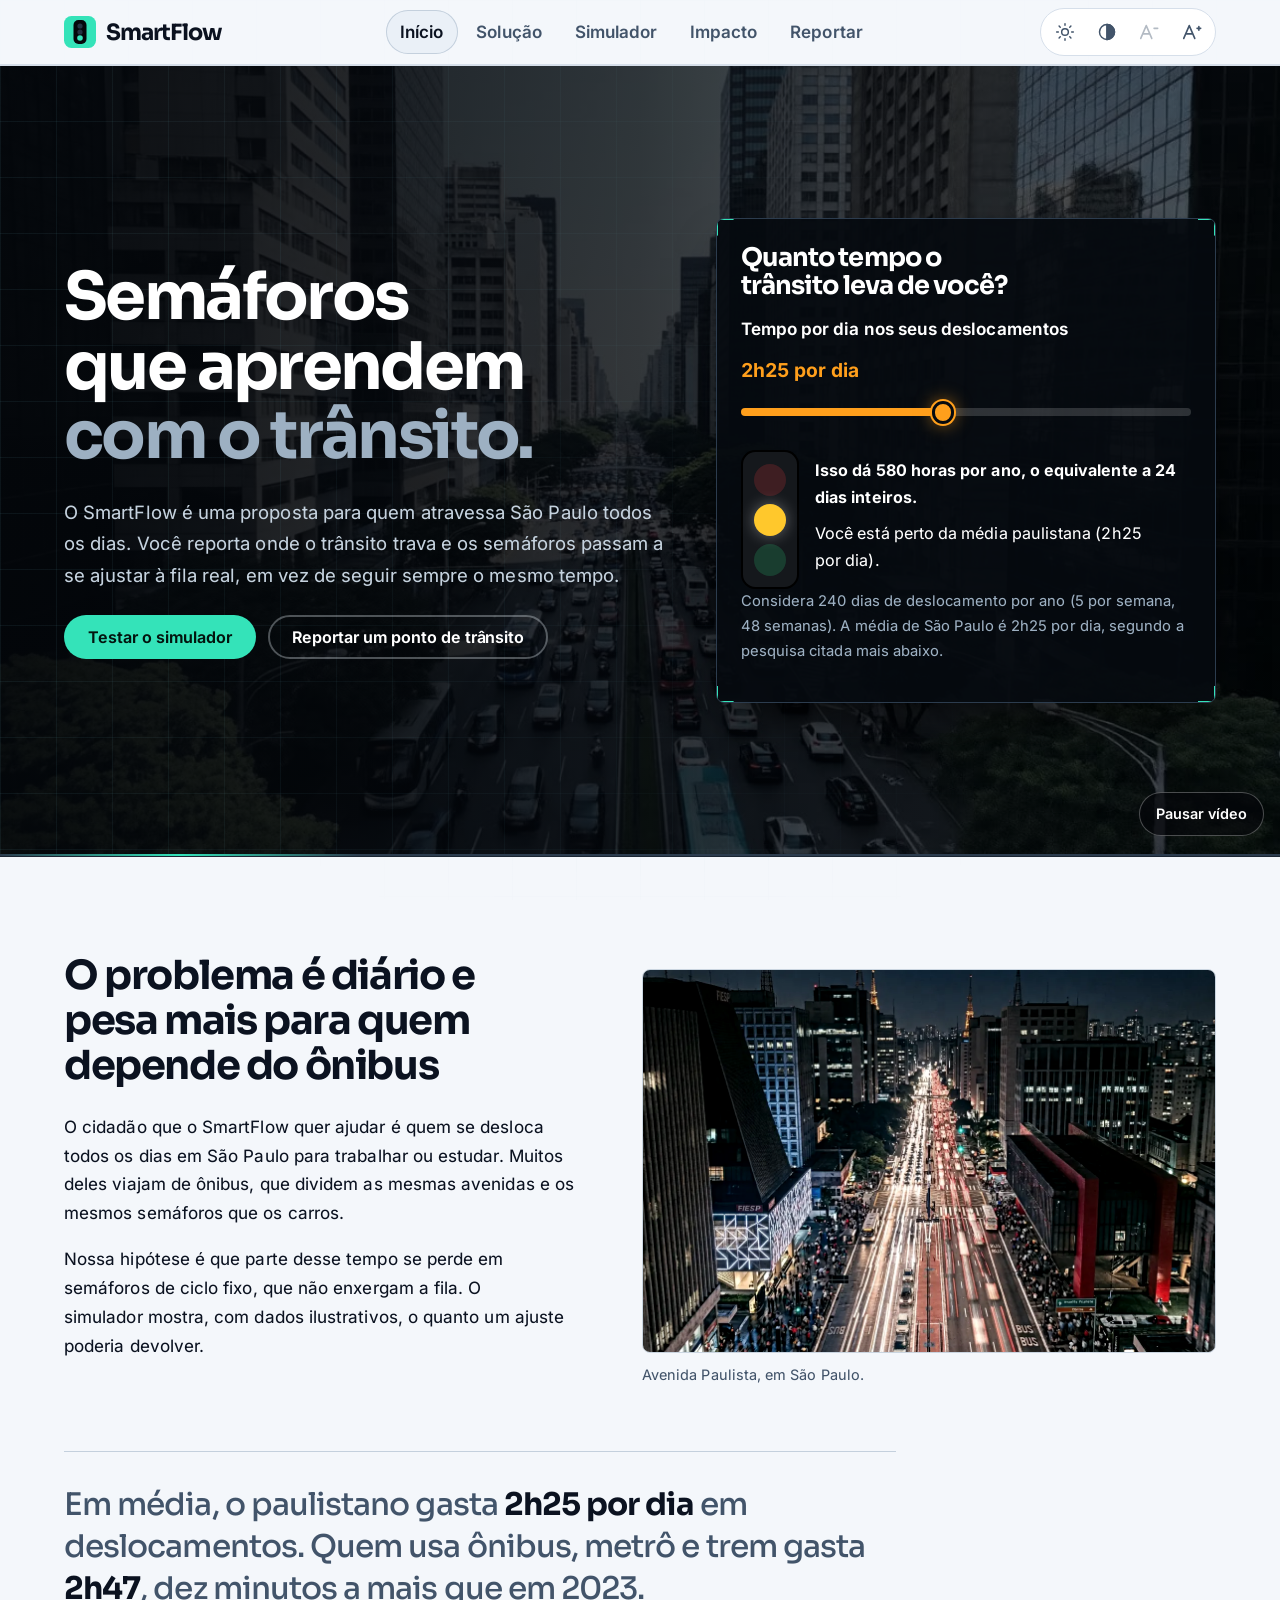
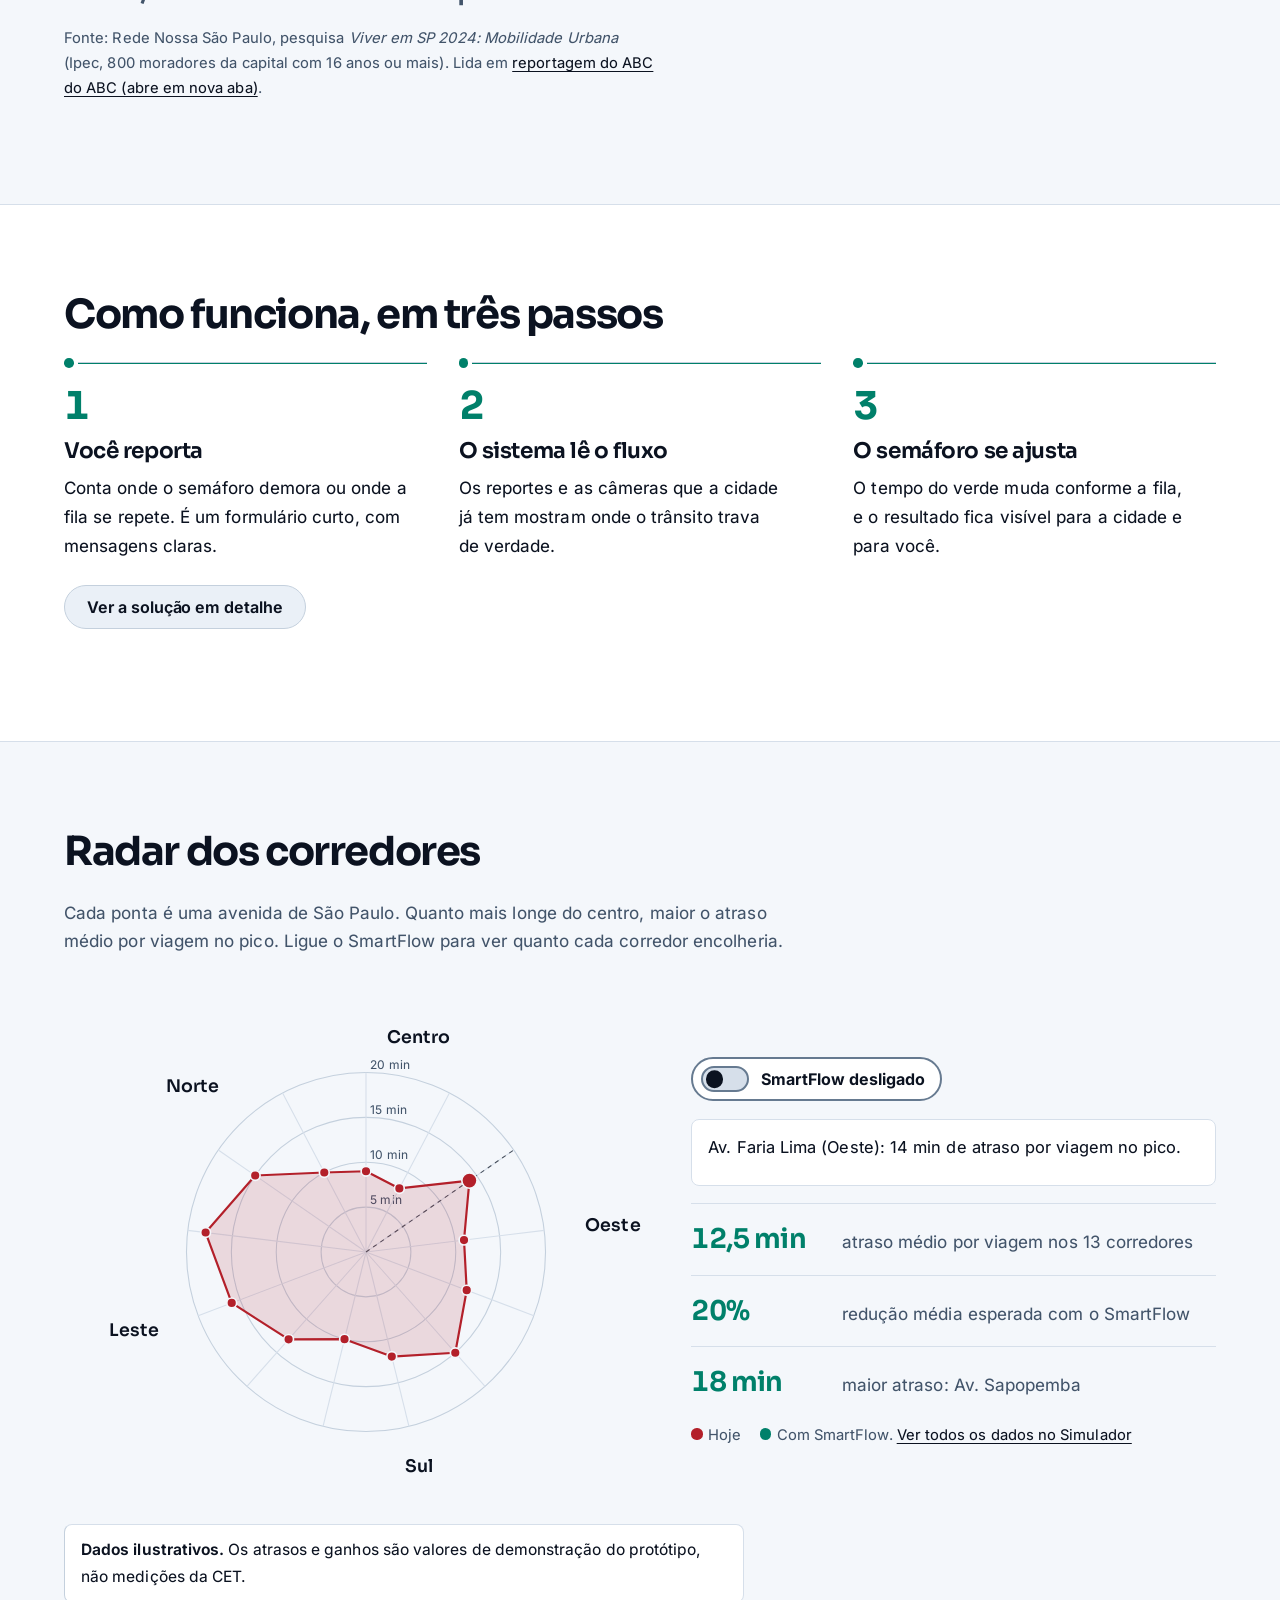
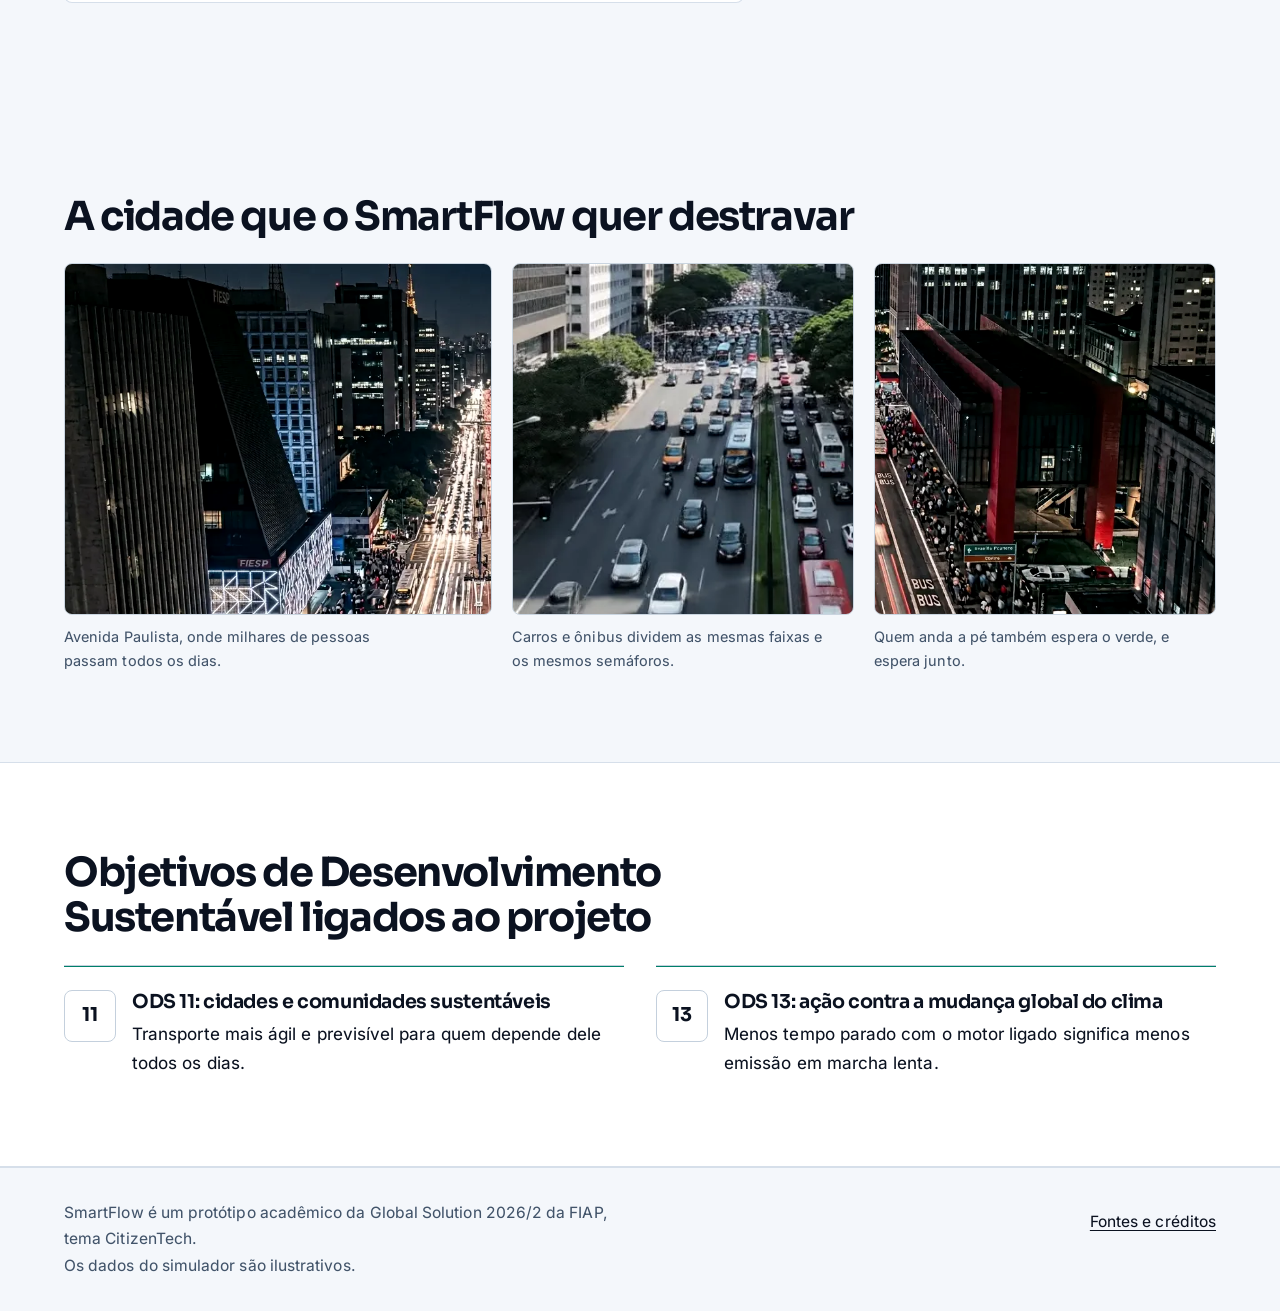
==== commit a2a32db5: "Mapa de calor, mapa de reportes, ônibus e pedestres na simulação, página 404 Co-Authored-By: Claude " ====
--- a/index.html
+++ b/index.html
@@ -5,6 +5,10 @@
   <meta name="viewport" content="width=device-width, initial-scale=1">
   <title>SmartFlow: semáforos que aprendem com o trânsito</title>
   <meta name="description" content="Proposta CitizenTech para reduzir o tempo que o paulistano perde no trânsito, com semáforos que se adaptam ao fluxo real.">
+  <meta property="og:type" content="website">
+  <meta property="og:locale" content="pt_BR">
+  <meta property="og:title" content="SmartFlow: semáforos que aprendem com o trânsito">
+  <meta property="og:description" content="Proposta CitizenTech para reduzir o tempo que o paulistano perde no trânsito, com semáforos que se adaptam ao fluxo real.">
   <link rel="icon" type="image/svg+xml" href="img/favicon.svg">
   <link rel="icon" type="image/x-icon" sizes="any" href="img/favicon.ico">
   <link rel="apple-touch-icon" href="img/apple-touch-icon.png">
--- a/css/cidade.css
+++ b/css/cidade.css
@@ -541,8 +541,8 @@
    Simulação de cruzamento (Solução) e radar dos corredores (Início)
    ========================================================================== */
 .secao-sim .container > p, .secao-radar .radar-intro { max-width: 46rem; color: var(--texto-2); }
-.sim-grade { display: grid; gap: 1.25rem; margin-top: 1.5rem; }
-@media (min-width: 48rem) { .sim-grade { grid-template-columns: 1fr 1fr; } }
+.cruz-grade { display: grid; gap: 1.25rem; margin-top: 1.5rem; }
+@media (min-width: 48rem) { .cruz-grade { grid-template-columns: 1fr 1fr; } }
 .sim-painel { margin: 0; min-width: 0; background: var(--superficie); border: 1px solid var(--borda-suave); border-radius: var(--raio); padding: 1rem; display: flex; flex-direction: column; gap: 0.9rem; }
 .sim-painel-destaque { border-color: color-mix(in srgb, var(--faixa) 55%, var(--borda-suave)); box-shadow: 0 0 2.5rem -1.2rem var(--faixa); }
 .sim-painel h3 { margin: 0; }
@@ -610,3 +610,66 @@
   .radar-ponto { transition: r 0.2s ease; }
 }
 .radar-lateral .chave { align-self: flex-start; }
+
+/* Comparação de trajetos (Simulador) */
+.comp-intro { max-width: 46rem; color: var(--texto-2); }
+.comp-campos { display: grid; gap: 1rem; margin: 1.25rem 0; }
+@media (min-width: 40rem) { .comp-campos { grid-template-columns: 1fr 1fr; } }
+.comp-campos .campo { margin: 0; }
+.comp-resultado { margin: 0 0 1.25rem; }
+.tabela-comparar { width: 100%; border-collapse: collapse; background: var(--superficie); border: 1px solid var(--borda-suave); }
+.tabela-comparar caption { text-align: left; color: var(--texto-2); font-size: 0.92rem; padding: 0 0 0.6rem; caption-side: top; }
+.tabela-comparar th, .tabela-comparar td { padding: 0.8rem 1rem; text-align: left; border-bottom: 1px solid var(--borda-suave); font-variant-numeric: tabular-nums; }
+.tabela-comparar thead th { color: var(--texto-2); font-weight: 600; font-size: 0.9rem; }
+.tabela-comparar td:last-child { color: var(--faixa); font-weight: 700; }
+.comp-frase { margin: 1rem 0 0; font-size: 1.05rem; max-width: 52rem; }
+.comp-aviso { margin-left: 0.75rem; color: var(--texto-2); align-self: center; }
+@media (max-width: 40rem) {
+  .tabela-comparar thead { position: absolute; width: 1px; height: 1px; overflow: hidden; clip-path: inset(50%); }
+  .tabela-comparar tr { display: block; padding: 0.6rem 0; border-bottom: 1px solid var(--borda-suave); }
+  .tabela-comparar th, .tabela-comparar td { display: block; border: 0; padding: 0.25rem 1rem; }
+  .tabela-comparar td::before { content: attr(data-rotulo) ": "; color: var(--texto-2); font-weight: 400; }
+}
+.camera-link { margin: 1.25rem 0 0; color: var(--texto-2); }
+.secao-clara .grupo-botoes { margin-bottom: 1.5rem; }
+
+/* Mapa esquemático dos reportes */
+.mapa-caixa { max-width: 34rem; margin: 1rem 0; }
+#mapa-svg { display: block; width: 100%; height: auto; }
+.mapa-bloco { fill: var(--superficie); stroke: var(--linha-forte); stroke-width: 1.5; transition: stroke 0.2s ease; }
+.mapa-regiao { cursor: pointer; }
+.mapa-regiao:hover .mapa-bloco, .mapa-regiao:focus-visible .mapa-bloco { stroke: var(--faixa); }
+.mapa-regiao:focus-visible { outline: none; }
+.mapa-regiao:focus-visible .mapa-bloco { stroke-width: 3; }
+.mapa-nome { fill: var(--texto-2); font-family: var(--fonte-titulo); font-size: 13px; font-weight: 600; }
+.mapa-corredor { fill: var(--borda); }
+.mapa-pino circle { fill: var(--pare); stroke: var(--fundo); stroke-width: 2; }
+.mapa-resumo { margin: 0.5rem 0 0; color: var(--texto-2); font-size: 0.95rem; }
+
+/* Mapa de calor dos corredores (Impacto) */
+.calor-controles { display: flex; flex-wrap: wrap; align-items: center; gap: 0.75rem 1.25rem; margin: 1.25rem 0; }
+.calor-grupo-botoes { display: inline-flex; border: 1px solid var(--borda); border-radius: 999px; padding: 0.15rem; }
+.calor-botao { min-height: 2.5rem; padding: 0 1.1rem; border: 0; border-radius: 999px; background: transparent; color: var(--texto); font: inherit; font-weight: 600; cursor: pointer; }
+.calor-botao[aria-pressed="true"] { background: var(--faixa); color: var(--sobre-faixa); }
+.calor-resumo { margin: 0; color: var(--texto-2); max-width: 40rem; }
+#calor-mapa { display: grid; gap: 1.25rem; }
+@media (min-width: 56rem) { #calor-mapa { grid-template-columns: repeat(3, 1fr); } }
+.calor-grupo h3 { margin: 0 0 0.6rem; font-size: 1rem; color: var(--texto-2); }
+.calor-lista { list-style: none; margin: 0; padding: 0; display: grid; gap: 0.5rem; max-width: none; }
+.calor-celula { display: flex; justify-content: space-between; align-items: baseline; gap: 0.75rem; padding: 0.7rem 0.9rem; border-radius: var(--raio); color: #0B1220; transition: background-color 0.35s ease; }
+.calor-celula strong { font-variant-numeric: tabular-nums; white-space: nowrap; }
+.calor-n0 { background: #34E3B9; } .calor-n1 { background: #9BE36B; } .calor-n2 { background: #F5D547; }
+.calor-n3 { background: #F5A142; } .calor-n4 { background: #FF8456; } .calor-n5 { background: #FF6B6B; }
+.calor-legenda { display: flex; flex-wrap: wrap; align-items: center; gap: 0.4rem 0.75rem; margin: 1.25rem 0 0; color: var(--texto-2); font-size: 0.9rem; }
+.calor-legenda i { display: inline-block; width: 1.1rem; height: 0.7rem; border-radius: 0.2rem; }
+
+/* Impressão: só o conteúdo, em preto sobre branco */
+@media print {
+  .topo, .progresso, .pular, .preferencias, .fundo-video, .btn-video, .sim-controles, .grupo-botoes, #radar-chave, .chave { display: none !important; }
+  html, body, .secao, .secao-clara { background: #fff !important; color: #000 !important; }
+  .secao::before, .secao-radar::before, .secao-sim::before { display: none !important; }
+  .cabecalho-pagina, .hero { background: #fff !important; color: #000 !important; }
+  a { color: #000; text-decoration: underline; }
+  .secao { break-inside: avoid-page; padding-block: 1rem; }
+}
+.mapa-resumo { margin-bottom: 1.75rem; }
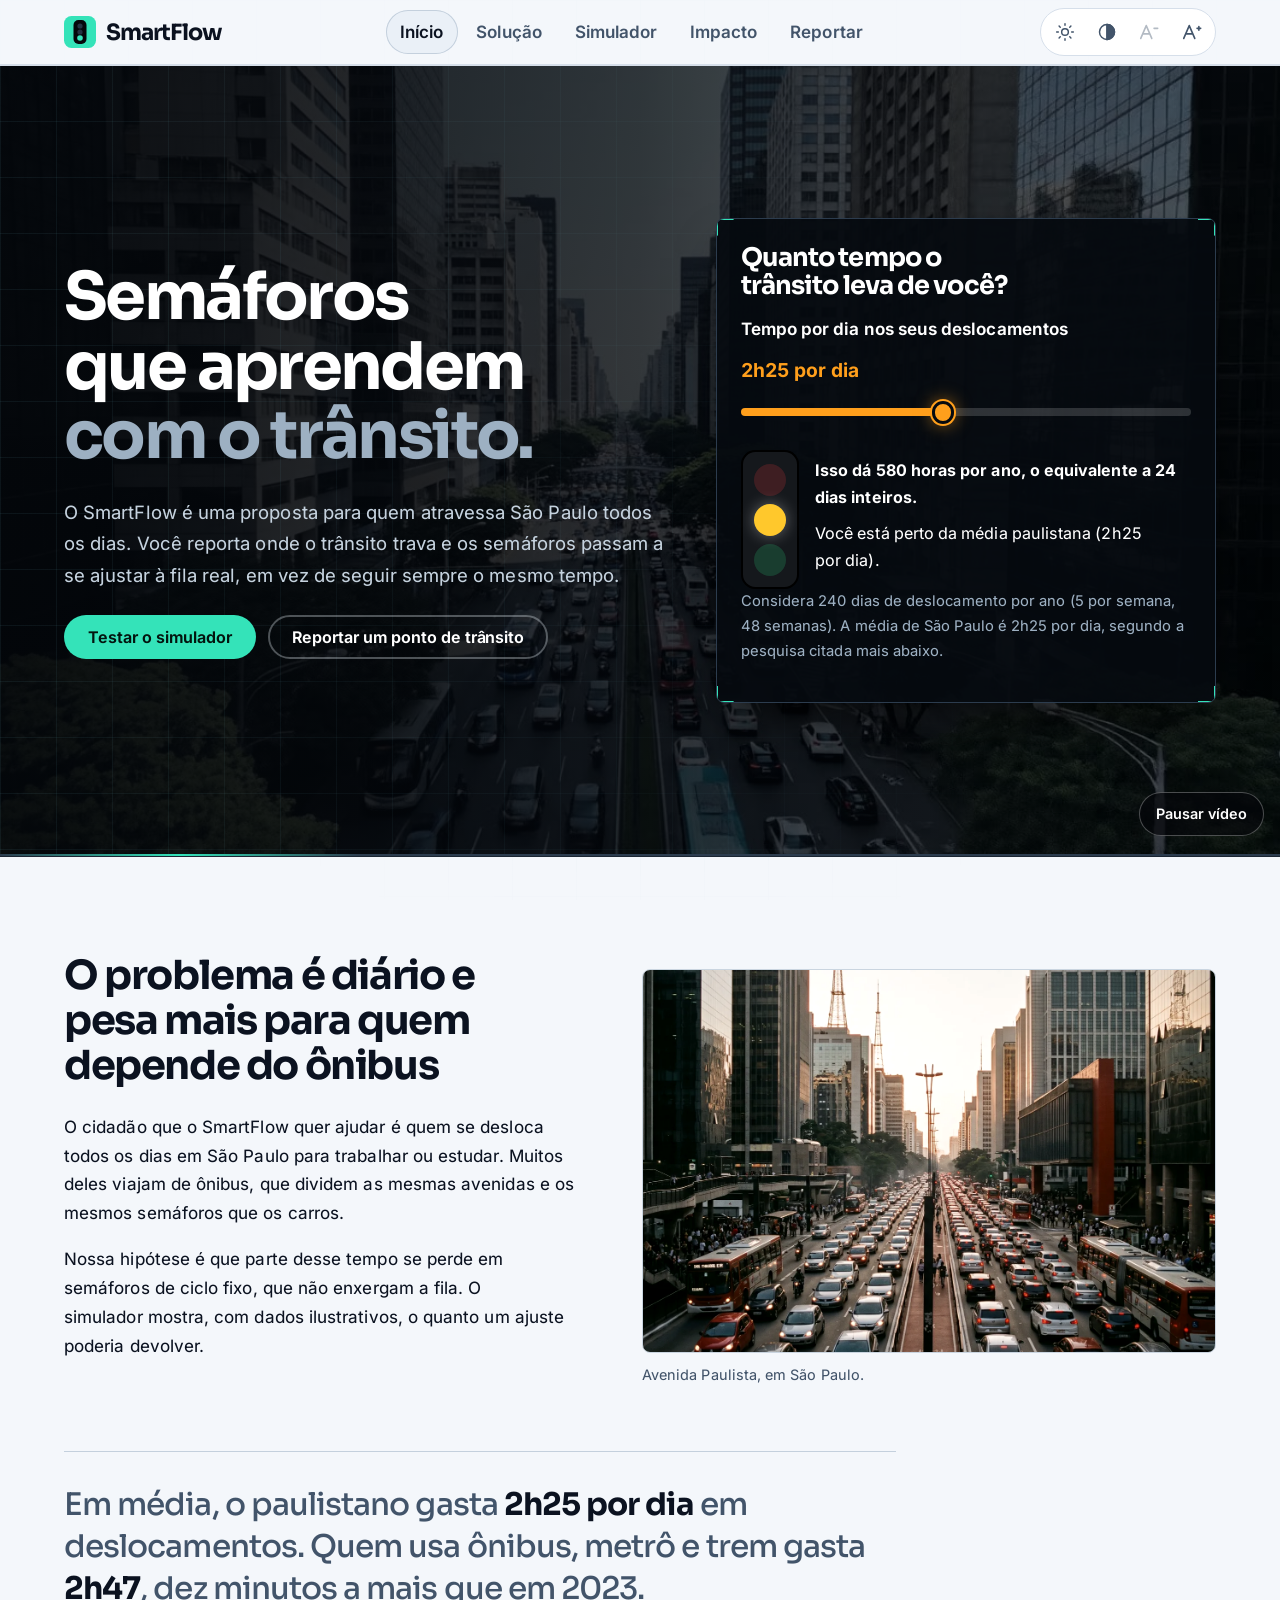
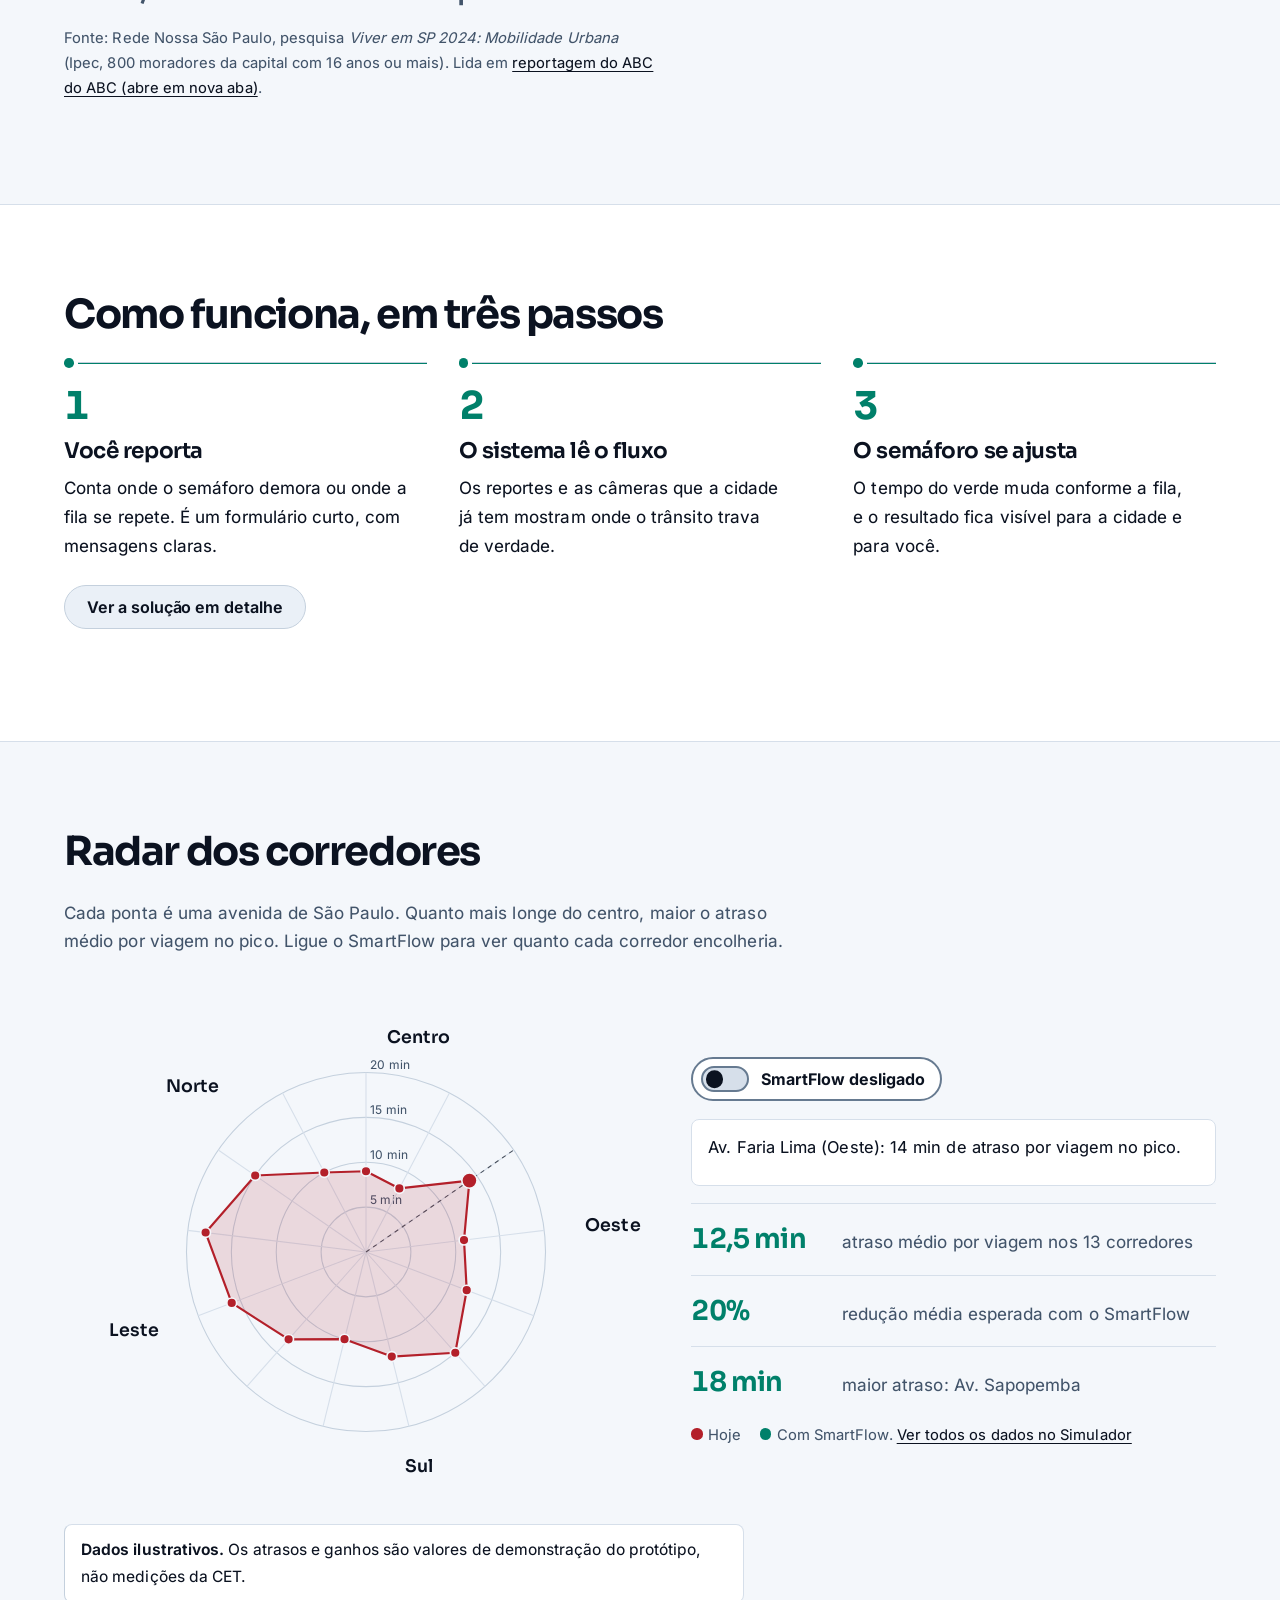
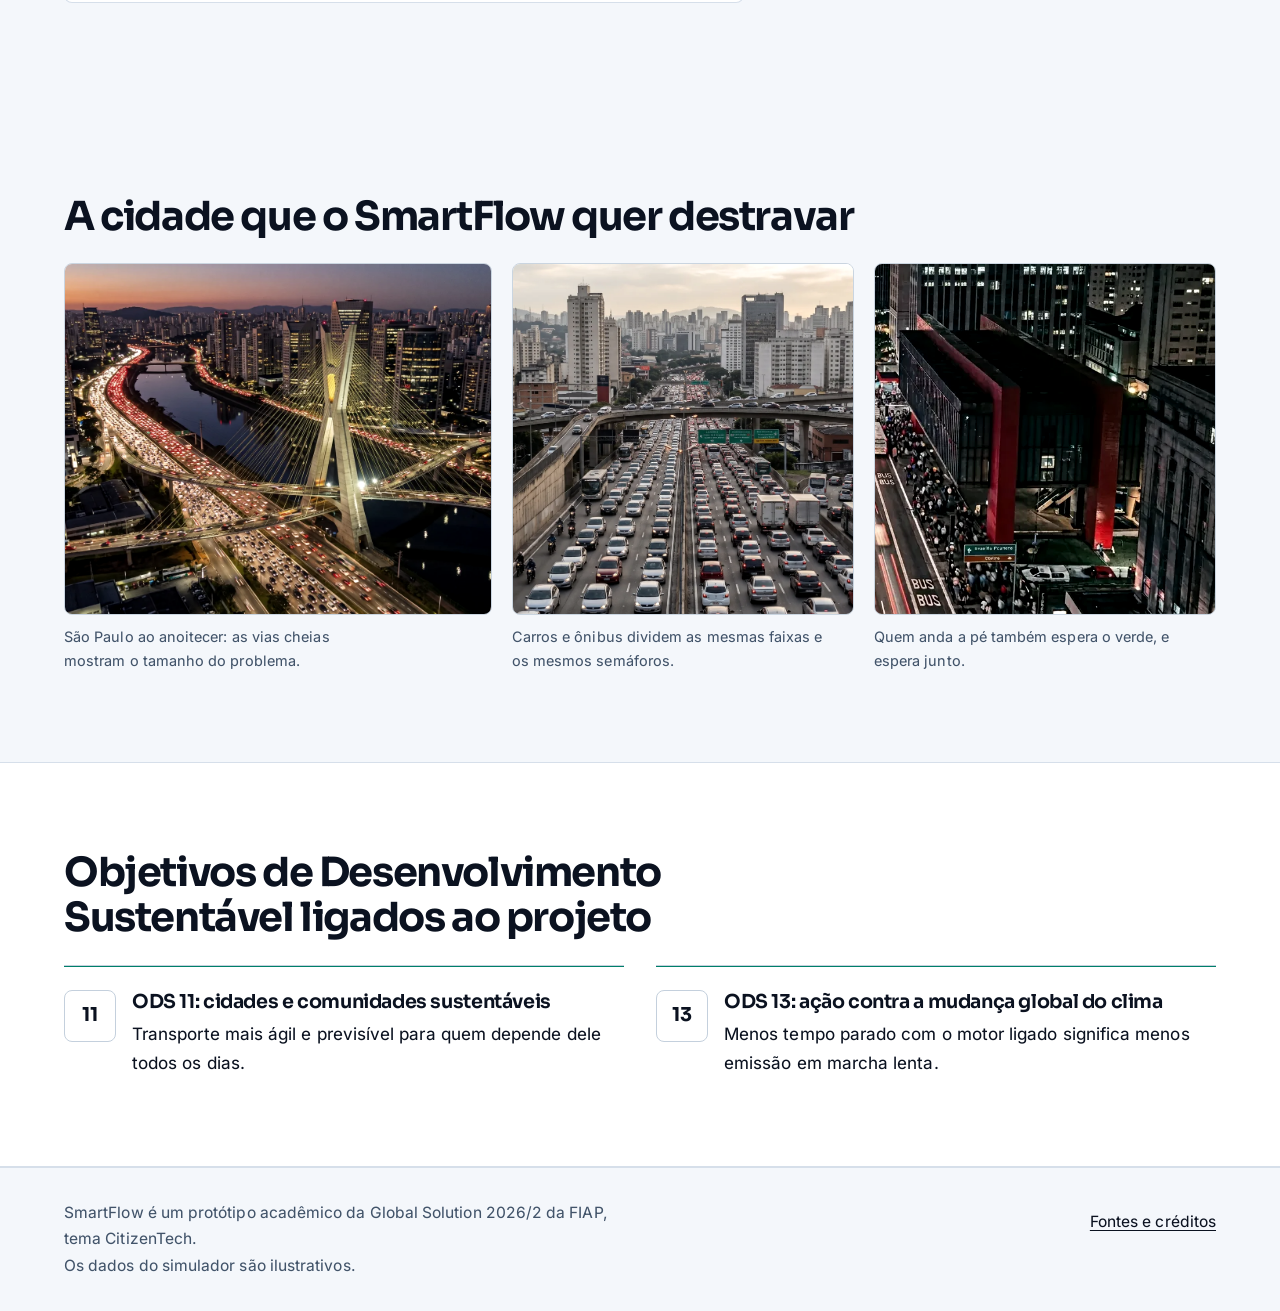
==== commit 997d32a0: "Novas fotos de São Paulo, integrantes no README Co-Authored-By: Claude Sonnet 5.5 <noreply@anthropic" ====
--- a/index.html
+++ b/index.html
@@ -107,7 +107,7 @@
           <p>Nossa hipótese é que parte desse tempo se perde em semáforos de ciclo fixo, que não enxergam a fila. O simulador mostra, com dados ilustrativos, o quanto um ajuste poderia devolver.</p>
         </div>
         <figure class="foto-secao foto-alta">
-          <img src="img/fotos/paulista-noite.webp" alt="Avenida Paulista à noite, vista do alto: faixas de carros e ônibus com rastros de luz e pedestres nas calçadas." width="1408" height="768">
+          <img src="img/fotos/sp-paulista-entardecer.webp" alt="Avenida Paulista no fim da tarde, com filas de carros e ônibus nos dois sentidos e pedestres nas calçadas." width="1600" height="893">
           <figcaption>Avenida Paulista, em São Paulo.</figcaption>
         </figure>
       </div>
@@ -172,8 +172,8 @@
       <div class="container">
         <h2 id="t-cidade" class="secao-titulo">A cidade que o SmartFlow quer destravar</h2>
         <ul class="galeria">
-          <li><figure><img src="img/fotos/foto-fiesp.webp" alt="Prédios da Avenida Paulista à noite, com fachada iluminada." width="760" height="560" loading="lazy"><figcaption>Avenida Paulista, onde milhares de pessoas passam todos os dias.</figcaption></figure></li>
-          <li><figure><img src="img/fotos/foto-onibus.webp" alt="Vista aérea de uma avenida de São Paulo com um ônibus no meio dos carros." width="720" height="390" loading="lazy"><figcaption>Carros e ônibus dividem as mesmas faixas e os mesmos semáforos.</figcaption></figure></li>
+          <li><figure><img src="img/fotos/sp-estaiada-noite.webp" alt="Vista aérea de São Paulo ao anoitecer, com a ponte Octávio Frias de Oliveira e as marginais cheias de carros." width="1600" height="893" loading="lazy"><figcaption>São Paulo ao anoitecer: as vias cheias mostram o tamanho do problema.</figcaption></figure></li>
+          <li><figure><img src="img/fotos/sp-viaduto-lentidao.webp" alt="Avenida e viadutos de São Paulo com trânsito parado, ônibus, caminhões e motos entre os carros." width="1600" height="893" loading="lazy"><figcaption>Carros e ônibus dividem as mesmas faixas e os mesmos semáforos.</figcaption></figure></li>
           <li><figure><img src="img/fotos/foto-pedestres.webp" alt="Pedestres na calçada da Avenida Paulista, ao lado do prédio vermelho do MASP." width="648" height="538" loading="lazy"><figcaption>Quem anda a pé também espera o verde, e espera junto.</figcaption></figure></li>
         </ul>
       </div>
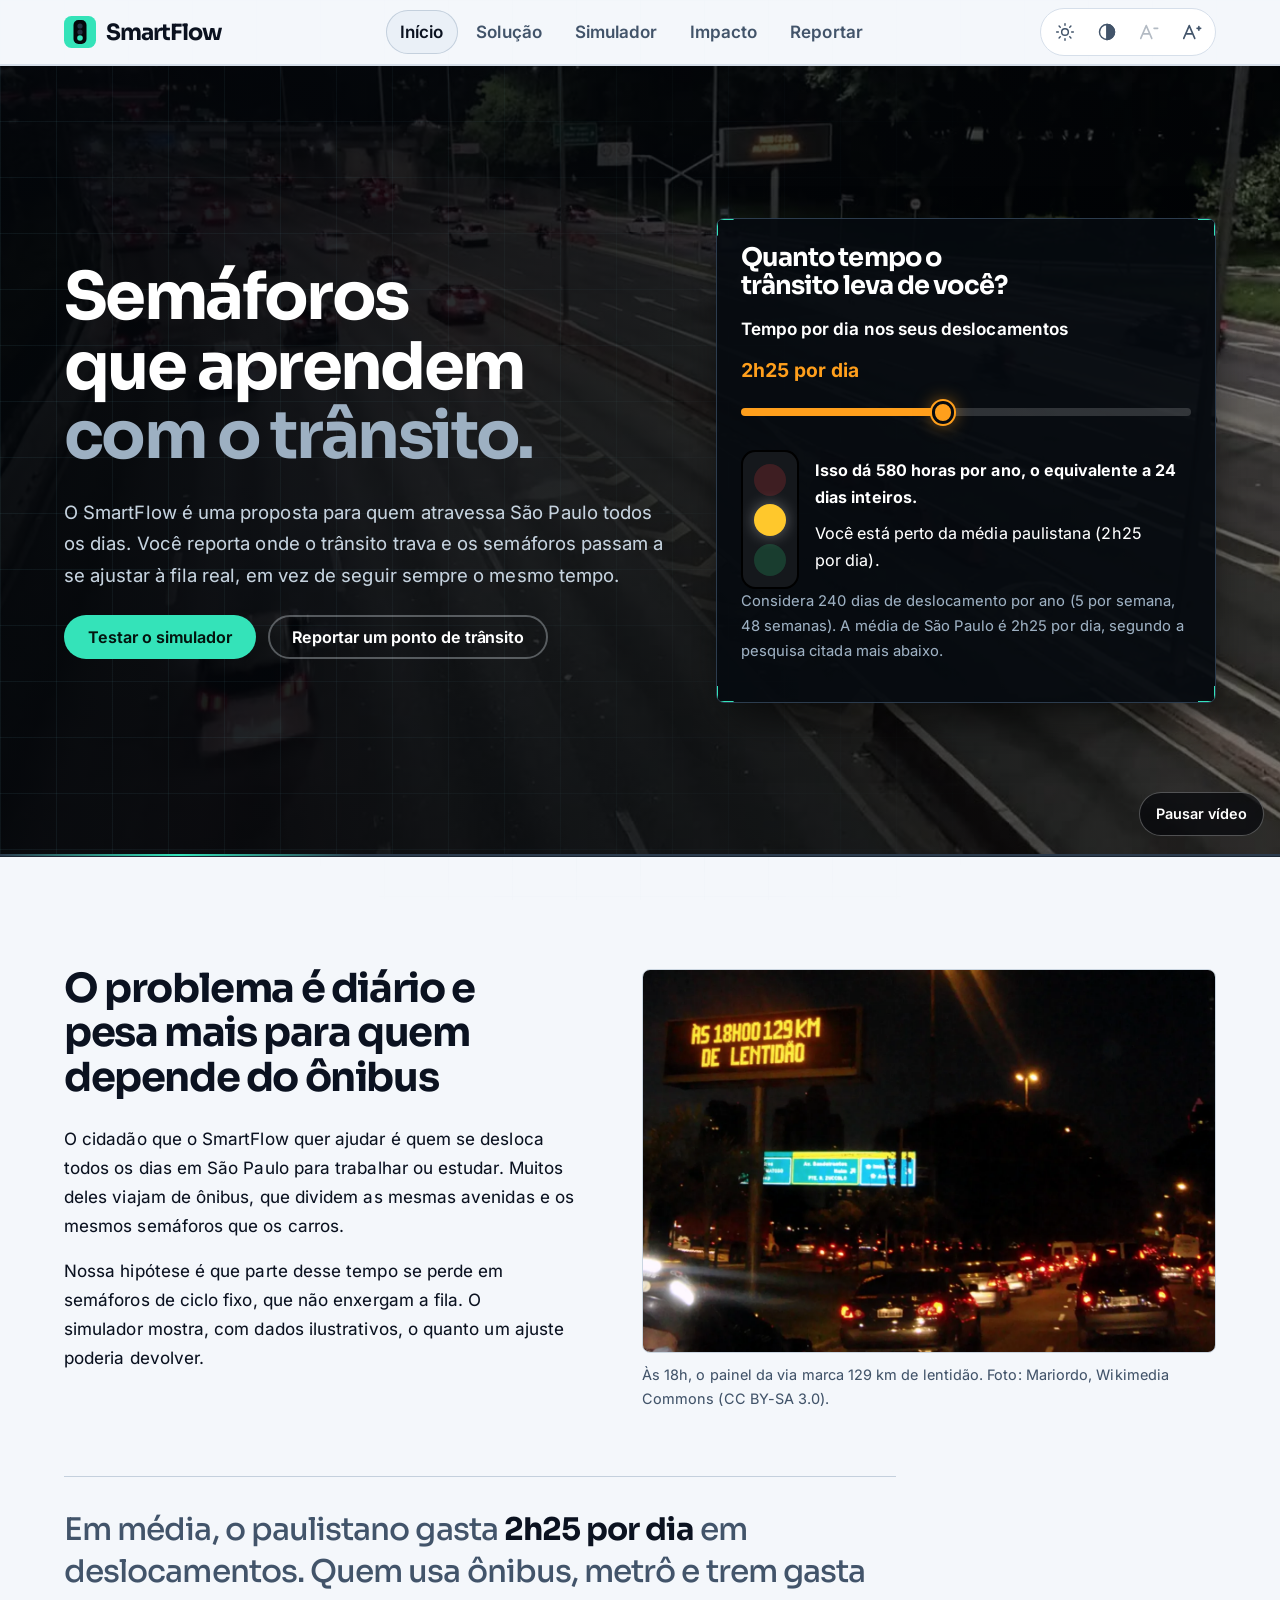
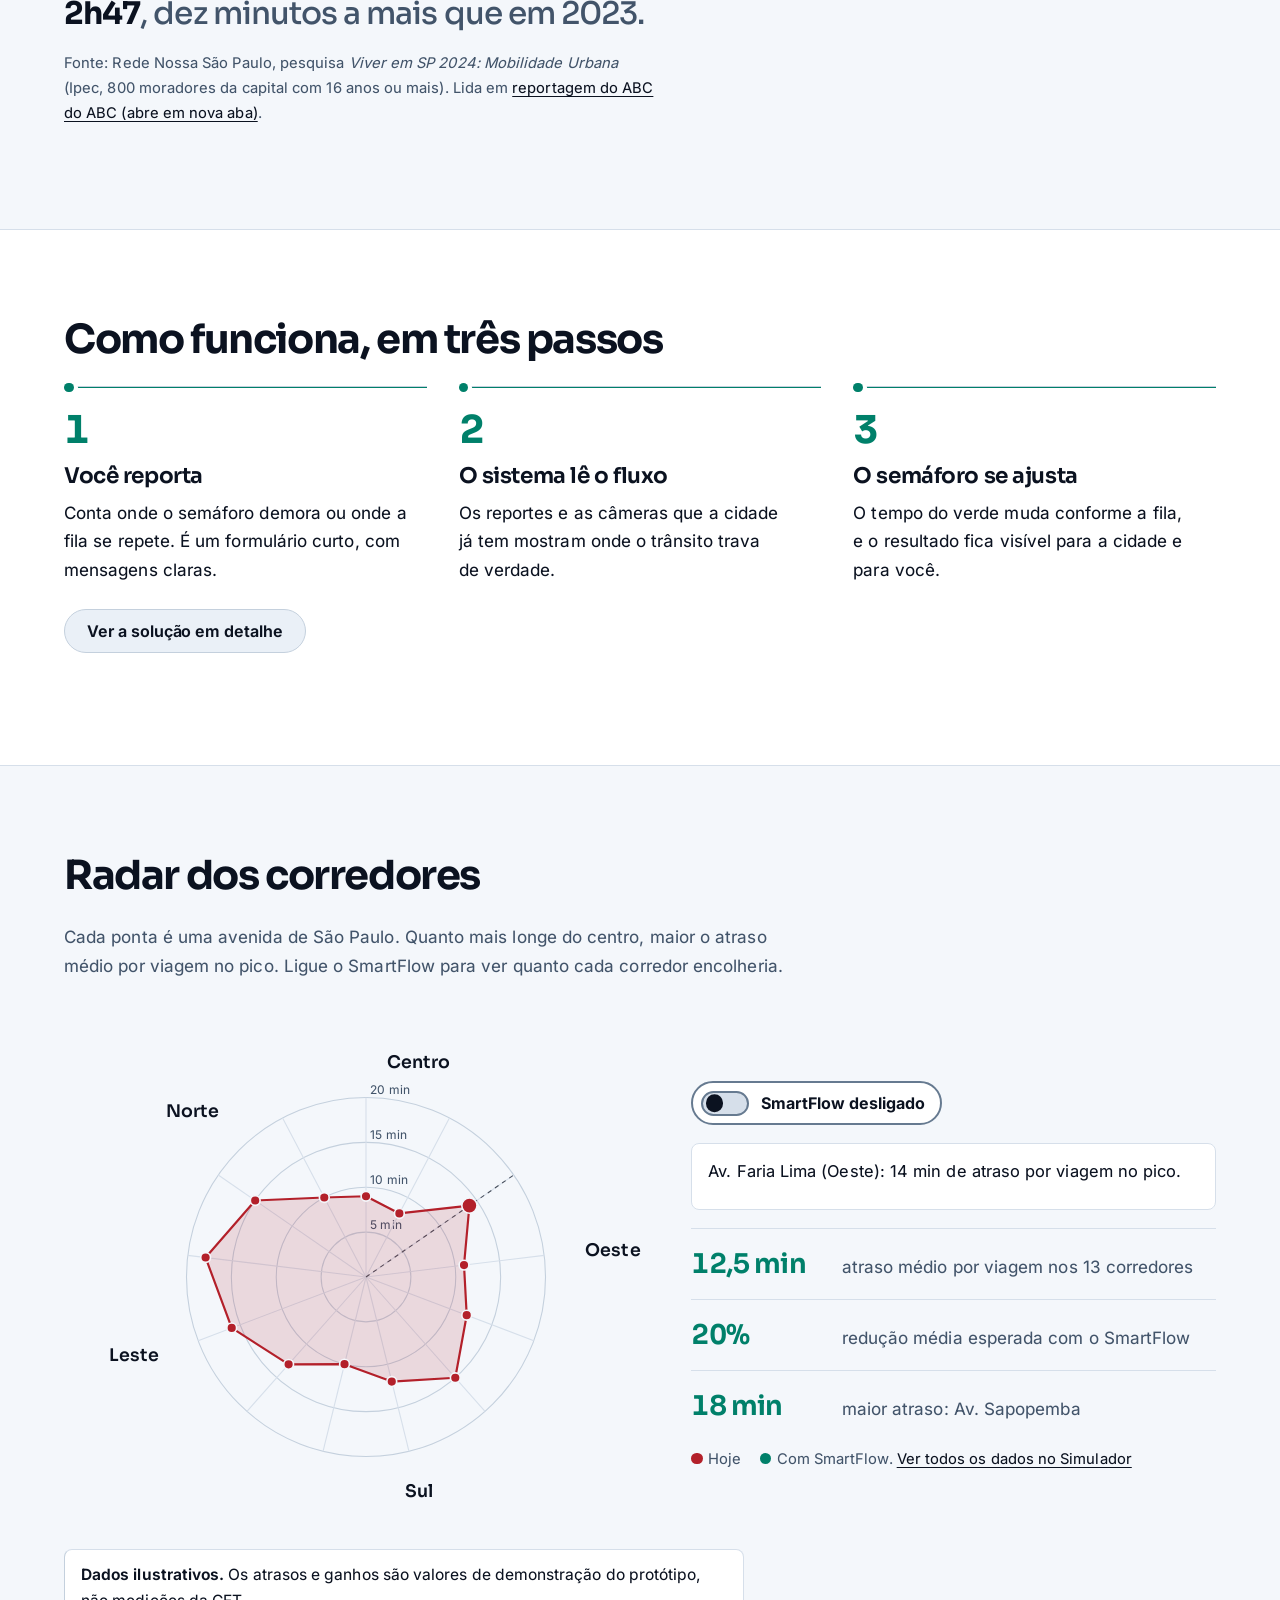
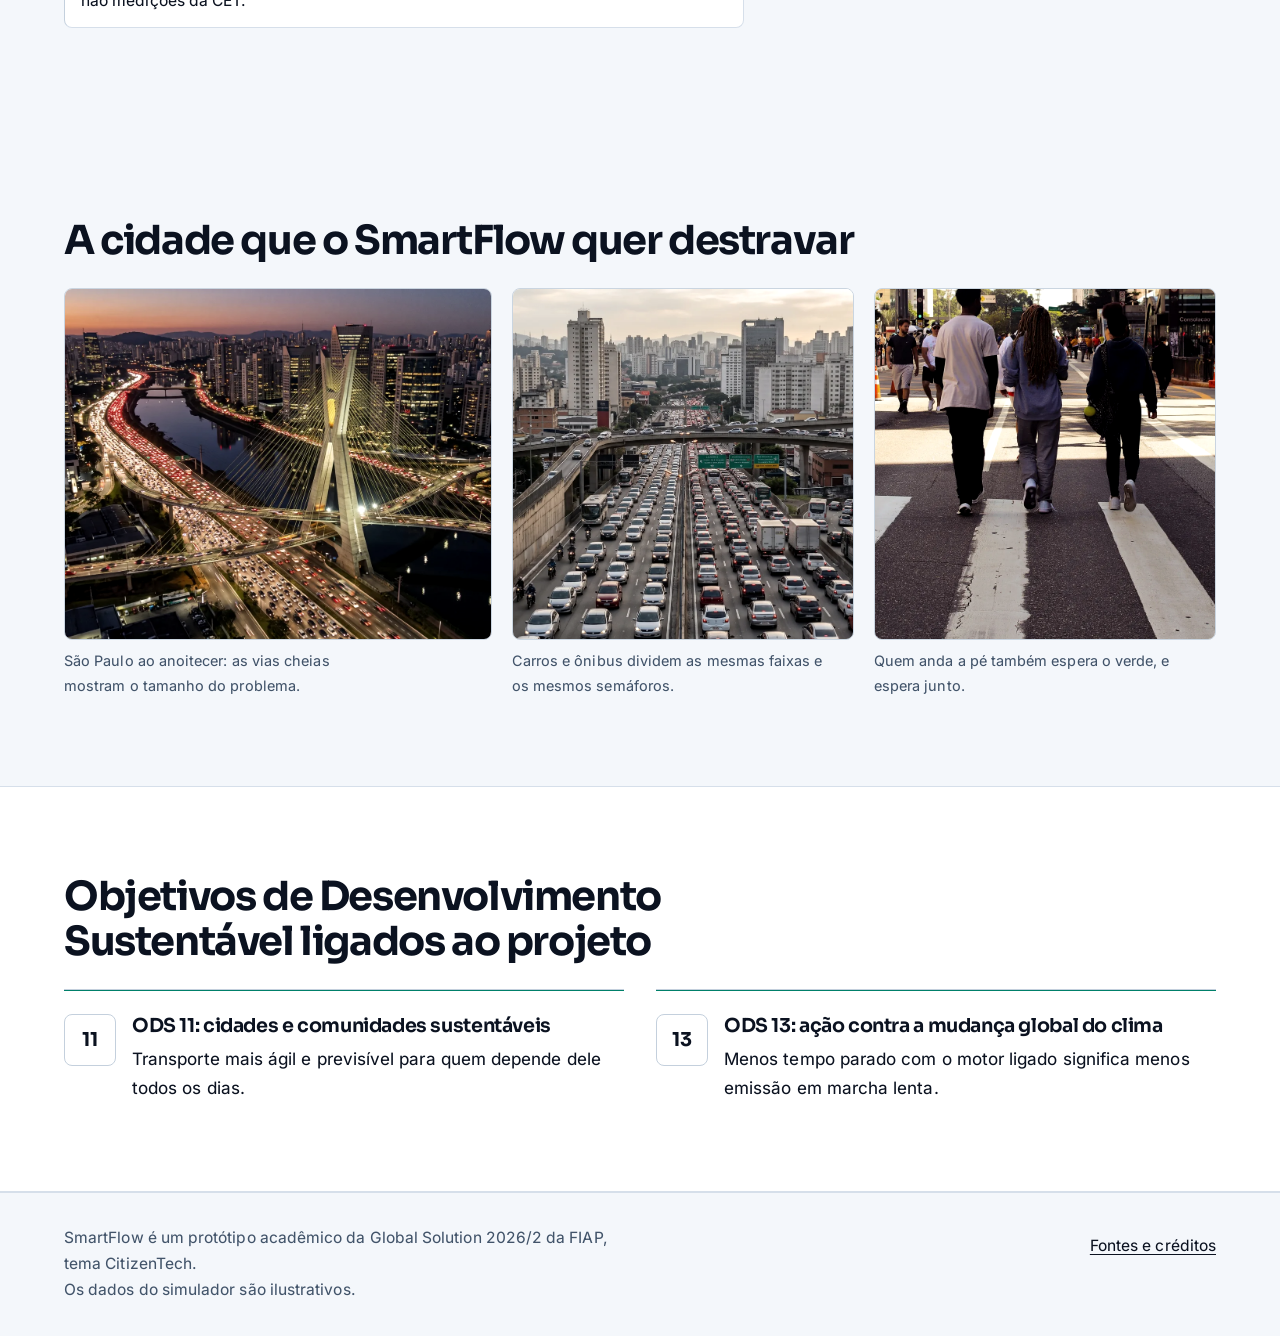
==== commit 712b1edb: "Troca fotos e vídeos repetidos por imagens livres de São Paulo Cada foto e vídeo agora aparece uma v" ====
--- a/index.html
+++ b/index.html
@@ -61,8 +61,8 @@
   <main id="conteudo" tabindex="-1">
 
     <section class="heroi" aria-labelledby="titulo-heroi">
-      <video class="heroi-video" id="heroi-video" autoplay muted loop playsinline poster="img/fotos/hero-poster.jpg" aria-hidden="true" tabindex="-1">
-        <source src="img/fotos/avenida-aerea.mp4" type="video/mp4">
+      <video class="heroi-video" id="heroi-video" autoplay muted loop playsinline poster="img/fotos/video-marginal.jpg" aria-hidden="true" tabindex="-1">
+        <source src="img/fotos/video-marginal.mp4" type="video/mp4">
       </video>
       <div class="heroi-veu" aria-hidden="true"></div>
       <div class="container heroi-grade">
@@ -107,8 +107,8 @@
           <p>Nossa hipótese é que parte desse tempo se perde em semáforos de ciclo fixo, que não enxergam a fila. O simulador mostra, com dados ilustrativos, o quanto um ajuste poderia devolver.</p>
         </div>
         <figure class="foto-secao foto-alta">
-          <img src="img/fotos/sp-paulista-entardecer.webp" alt="Avenida Paulista no fim da tarde, com filas de carros e ônibus nos dois sentidos e pedestres nas calçadas." width="1600" height="893">
-          <figcaption>Avenida Paulista, em São Paulo.</figcaption>
+          <img src="img/fotos/sp-marginal-lentidao.webp" alt="Marginal à noite com fila de carros de faróis acesos sob um painel que marca 129 quilômetros de lentidão às 18 horas." width="1280" height="853">
+          <figcaption>Às 18h, o painel da via marca 129 km de lentidão. Foto: Mariordo, Wikimedia Commons (CC BY-SA 3.0).</figcaption>
         </figure>
       </div>
       <div class="container">
@@ -174,7 +174,7 @@
         <ul class="galeria">
           <li><figure><img src="img/fotos/sp-estaiada-noite.webp" alt="Vista aérea de São Paulo ao anoitecer, com a ponte Octávio Frias de Oliveira e as marginais cheias de carros." width="1600" height="893" loading="lazy"><figcaption>São Paulo ao anoitecer: as vias cheias mostram o tamanho do problema.</figcaption></figure></li>
           <li><figure><img src="img/fotos/sp-viaduto-lentidao.webp" alt="Avenida e viadutos de São Paulo com trânsito parado, ônibus, caminhões e motos entre os carros." width="1600" height="893" loading="lazy"><figcaption>Carros e ônibus dividem as mesmas faixas e os mesmos semáforos.</figcaption></figure></li>
-          <li><figure><img src="img/fotos/foto-pedestres.webp" alt="Pedestres na calçada da Avenida Paulista, ao lado do prédio vermelho do MASP." width="648" height="538" loading="lazy"><figcaption>Quem anda a pé também espera o verde, e espera junto.</figcaption></figure></li>
+          <li><figure><img src="img/fotos/sp-pedestres-faixa.webp" alt="Pessoas atravessando uma faixa de pedestres em uma avenida larga de São Paulo, vistas de costas." width="1200" height="900" loading="lazy"><figcaption>Quem anda a pé também espera o verde, e espera junto.</figcaption></figure></li>
         </ul>
       </div>
     </section>
--- a/css/cidade.css
+++ b/css/cidade.css
@@ -138,10 +138,10 @@
 }
 .cabecalho-pagina > .container { position: relative; z-index: 1; }
 .cabecalho-pagina p { color: var(--sobre-escuro-2); font-size: 1.15rem; max-width: 52ch; }
-.cab-solucao { background-image: linear-gradient(to right, rgba(3,6,10,0.95), rgba(3,6,10,0.6)), url("../img/fotos/camera-faria-lima.webp"); }
-.cab-simulador { background-image: linear-gradient(to right, rgba(3,6,10,0.95), rgba(3,6,10,0.55)), url("../img/fotos/avenida-dia.jpg"); }
-.cab-impacto { background-image: linear-gradient(to right, rgba(3,6,10,0.95), rgba(3,6,10,0.55)), url("../img/fotos/paulista-noite.webp"); }
-.cab-reportar { background-image: linear-gradient(to right, rgba(3,6,10,0.95), rgba(3,6,10,0.55)), url("../img/fotos/hero-poster.jpg"); }
+.cab-solucao { background-image: linear-gradient(to right, rgba(3,6,10,0.95), rgba(3,6,10,0.6)), url("../img/fotos/cab-solucao.webp"); }
+.cab-simulador { background-image: linear-gradient(to right, rgba(3,6,10,0.95), rgba(3,6,10,0.55)), url("../img/fotos/cab-simulador.webp"); }
+.cab-impacto { background-image: linear-gradient(to right, rgba(3,6,10,0.95), rgba(3,6,10,0.55)), url("../img/fotos/cab-impacto.webp"); }
+.cab-reportar { background-image: linear-gradient(to right, rgba(3,6,10,0.95), rgba(3,6,10,0.55)), url("../img/fotos/cab-reportar.webp"); }
 html[data-contraste="alto"] .cabecalho-pagina { background-image: none; border-bottom-color: var(--borda-suave); }
 
 /* Linha de sinal no pé do topo: uma luz percorre a linha, como um pulso na via */
